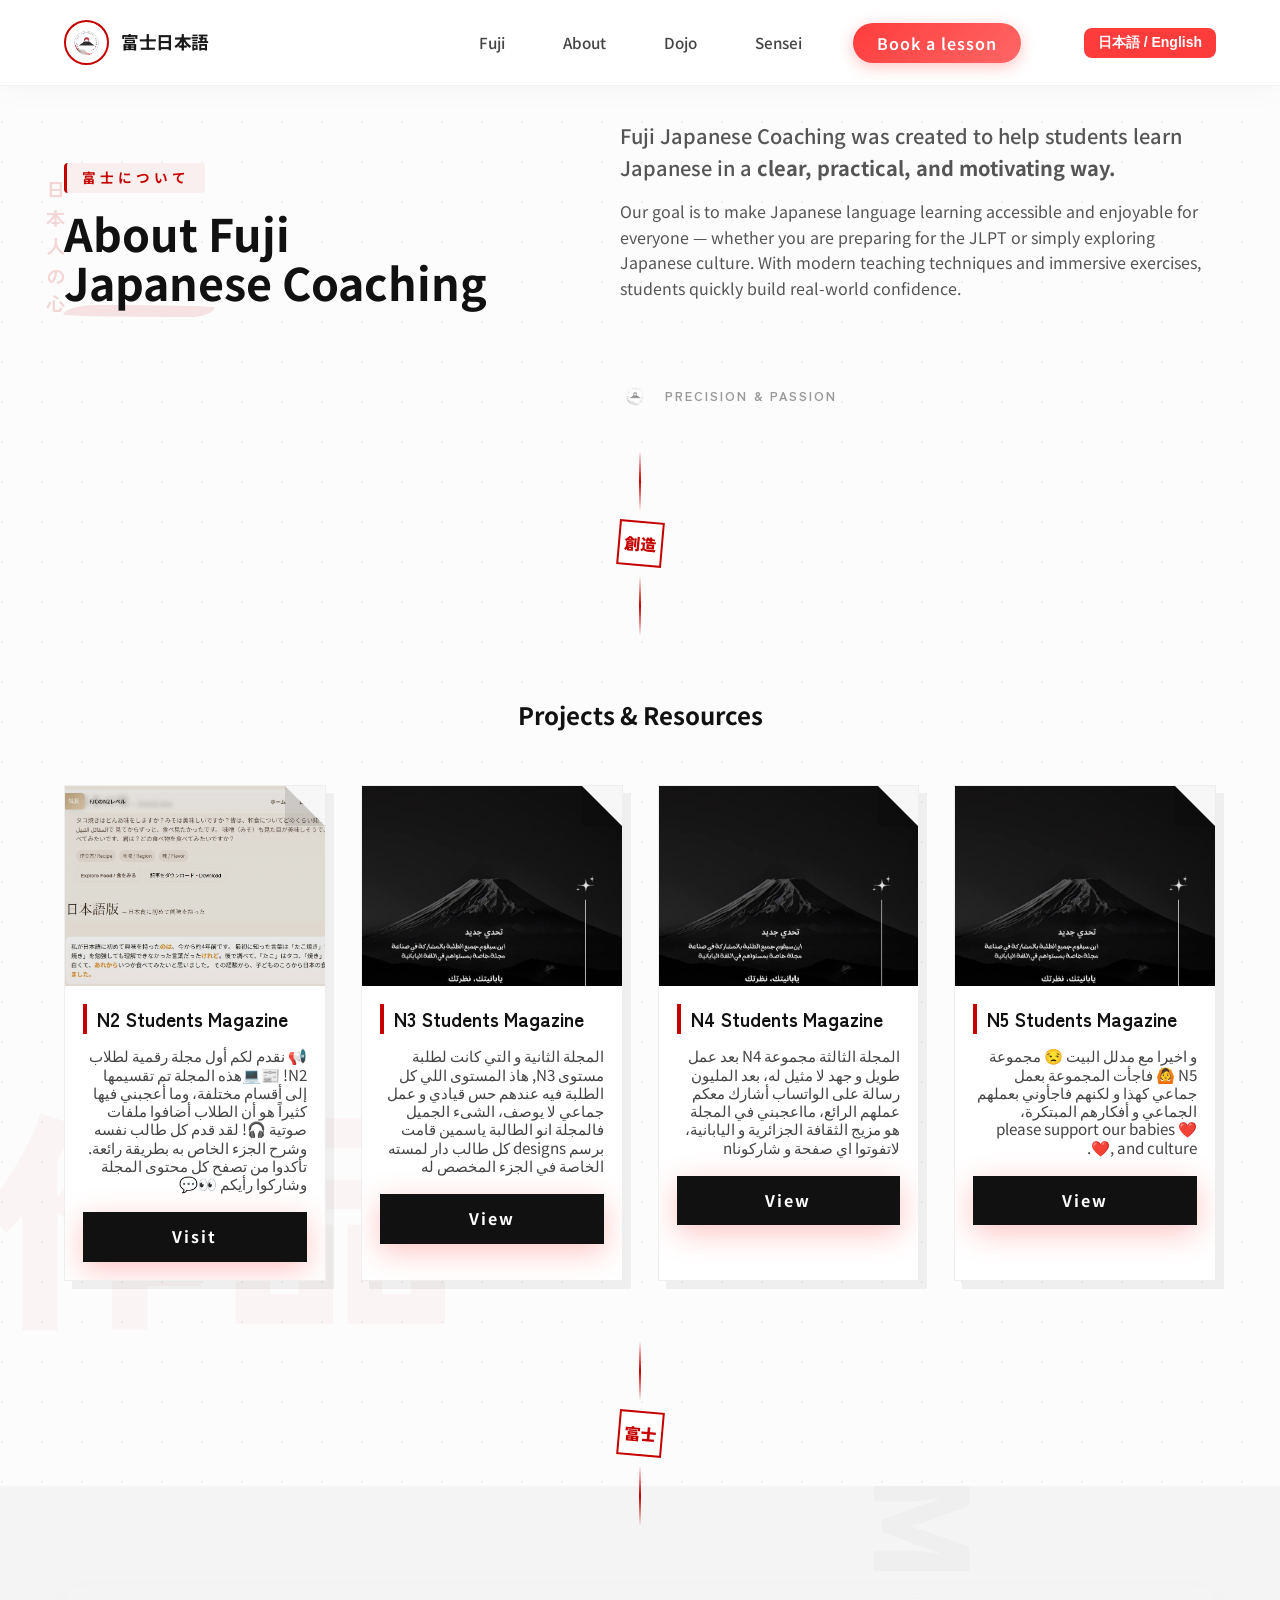
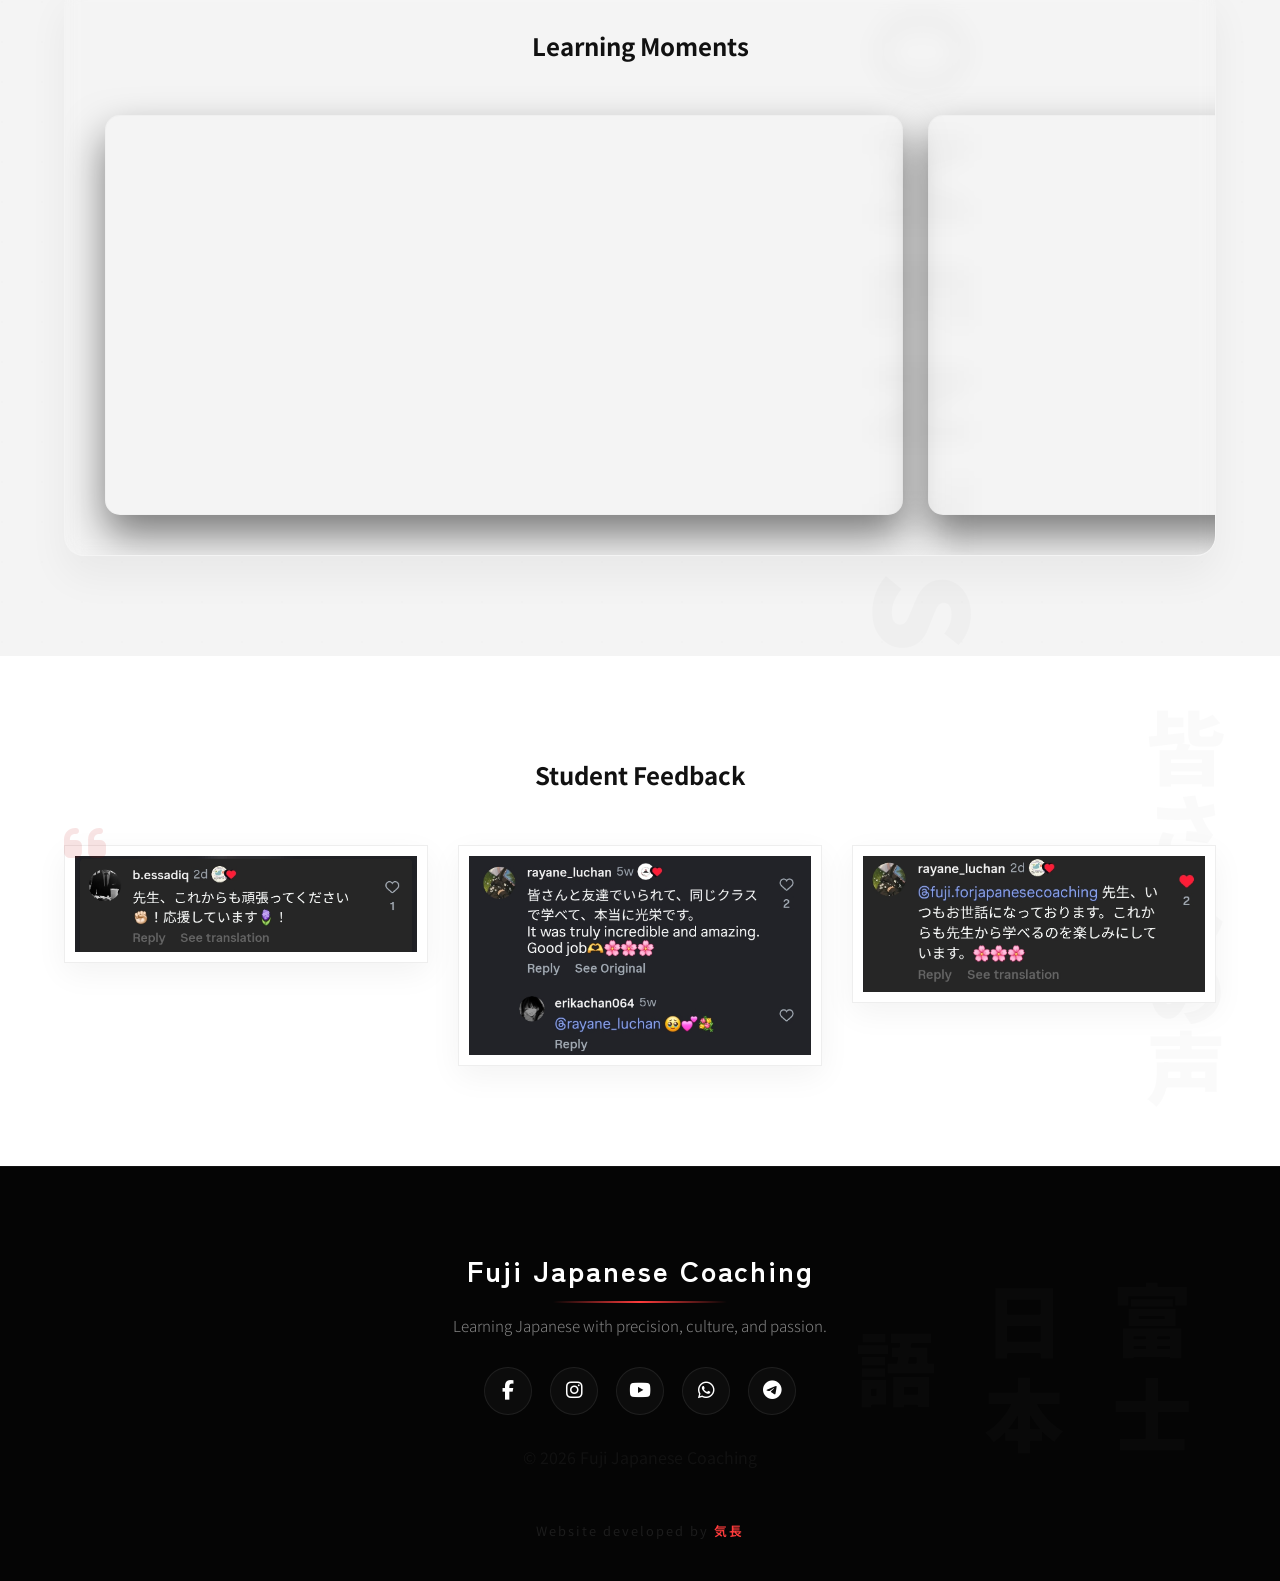
==== about.html @ 9ba18be3 "Add files via upload" ====
<!DOCTYPE html>
<html>
<head>
<meta charset="UTF-8">
<link rel="shortcut icon" href="images/favicon.png" type="image/x-icon">
<link rel="stylesheet" href="https://cdnjs.cloudflare.com/ajax/libs/font-awesome/6.5.1/css/all.min.css">
<!-- Japanese Fonts -->
<link href="https://fonts.googleapis.com/css2?family=Noto+Sans+JP:wght@300;400;600;700&family=Zen+Kaku+Gothic+New:wght@400;700&display=swap" rel="stylesheet">
<meta name="viewport" content="width=device-width, initial-scale=1.0">
<title>About</title>
<link rel="stylesheet" href="css/styles.css">
</head>

<body>

<header>
<div class="container navbar">
<div class="logo">
<img src="images/logo.png">
<strong>富士日本語</strong>
</div>

<div class="menu-btn">☰</div>

<nav class="nav-links">
<a href="index.html">Fuji</a>
<a href="about.html">About</a>
<a href="Dojo.html">Dojo</a>
<a href="sensei.html">Sensei</a>
<a href="https://docs.google.com/forms/d/e/1FAIpQLSfliyLvwOg9tHByiZltqmypr33xbGVwbjqziv8R7DSxpZICjg/viewform?pli=1" class="book-btn">Book a lesson</a>
</nav>
</div>
</header>
<section class="about-intro section fade-in">
    <div class="side-text">日本人の心</div> 

    <div class="container">
        <div class="about-grid">
            <div class="about-header-box">
                <div class="section-header" style="text-align: left;">
                    <span class="jp-sub">富士について</span>
                    <h2 class="brush-title">About Fuji <br>Japanese Coaching</h2>
                </div>
            </div>

            <div class="about-description">
                <p class="lead-p">
                    Fuji Japanese Coaching was created to help students learn Japanese in a 
                    <strong>clear, practical, and motivating way.</strong>
                </p>
                <p>
                    Our goal is to make Japanese language learning accessible and enjoyable for everyone — 
                    whether you are preparing for the JLPT or simply exploring Japanese culture. 
                    With modern teaching techniques and immersive exercises, students quickly build 
                    real-world confidence.
                </p>
                <div class="about-signature">
                    <img src="images/logo.png" alt="mini-logo">
                    <span>Precision & Passion</span>
                </div>
            </div>
        </div>
    </div>
</section>

<div class="section-divider">
    <div class="divider-line"></div>
    <div class="jp-stamp">創造</div> <div class="divider-line"></div>
</div>
<!-- ======================= -->
 
<!-- ======================= -->
<!-- Projects & Resources Section -->
 <section class="projects section">

<div class="container">

<h2 class="section-title">Projects & Resources</h2>

<div class="projects-grid">

<!-- N2 -->
<div class="project-card">
  <div class="project-img">
    <img src="images/n2-magazine.jpg" alt="N2 Students magazine">
    <div class="project-level">N2</div>
  </div>
  <div class="project-info">
    <h3>N2 Students Magazine</h3>
    <p>📢 نقدم لكم أول مجلة رقمية لطلاب N2! 📰💻هذه المجلة تم تقسيمها إلى أقسام مختلفة، وما أعجبني فيها كثيراً هو أن الطلاب أضافوا ملفات صوتية 🎧!
لقد قدم كل طالب نفسه وشرح الجزء الخاص به بطريقة رائعة.
تأكدوا من تصفح كل محتوى المجلة وشاركوا رأيكم 👀💬</p>
    <a href="https://kinaga-san.github.io/nihongo-magazine/index.html" target="_blank" class="btn">Visit</a>
  </div>
</div>


<!-- N3 -->
<div class="project-card">
  <div class="project-img">
    <img src="images/n~-magazine.jpg" alt="N2 Students magazine">
    <div class="project-level">N3</div>
  </div>
  <div class="project-info">
    <h3>N3 Students Magazine</h3>
   <p>المجلة الثانية و التي كانت لطلبة مستوى N3, هاذ المستوى اللي كل الطلبة فيه عندهم حس قيادي و عمل جماعي لا يوصف، الشىء الجميل فالمجلة انو الطالبة ياسمين قامت برسم designs كل طالب دار لمسته الخاصة في الجزء المخصص له</p>
<a href="https://drive.google.com/file/d/164Gm8S-5Kf8RS1kDIPP-tJD8xUEGBwpJ/view?usp=share_link" target="_blank" class="btn">View</a>
</div>
</div>

<!-- N4 -->
<div class="project-card">
  <div class="project-img">
    <img src="images/n~-magazine.jpg" alt="N2 Students magazine">
    <div class="project-level">N4</div>
  </div>
  <div class="project-info">
    <h3>N4 Students Magazine</h3>
  <p>المجلة الثالثة مجموعة N4 بعد عمل طويل و جهد لا مثيل له، بعد المليون رسالة على الواتساب أشارك معكم عملهم الرائع، مااعجبني في المجلة هو مزيج الثقافة الجزائرية و اليابانية، لاتفوتوا اي صفحة و شاركوناn</p>
<a href="https://drive.google.com/file/d/18hVAtLj9sxl729Mr2EhU9cWhiGFXlf-x/view?usp=drive_link" target="_blank" class="btn">View</a>
</div>
</div>

<!-- N5 -->
<div class="project-card">
  <div class="project-img">
    <img src="images/n~-magazine.jpg" alt="N2 Students magazine">
    <div class="project-level">N5</div>
  </div>
  <div class="project-info">
    <h3>N5 Students Magazine</h3>
  <p>و اخيرا مع مدلل البيت 😒 مجموعة N5 🙆 فاجأت المجموعة بعمل جماعي كهذا و لكنهم فاجأوني بعملهم الجماعي و أفكارهم المبتكرة، please support our babies ❤️❤️,
and culture.</p>
<a href="https://t.me/c/2264452921/121" target="_blank" class="btn">View</a>
  </div>
</div>

</div>

</div>
</section>
<!-- ============================================== -->

<div class="section-divider">
    <div class="divider-line"></div>
    <div class="jp-stamp">富士</div>
    <div class="divider-line"></div>
</div>
<!-- =============================================-->
<!-- Reel / Video Showcase (Horizontal Scroll) -->
 <!-- ====================== -->
<section class="video-showcase section">
  <div class="container video-carousel-container">
    <h2 class="section-title">Learning Moments</h2>
    <div class="video-carousel" id="videoCarousel">
      <video class="carousel-video" src="videos/reel4.mp4"></video>
      <video class="carousel-video" src="videos/reel4.mp4"></video>
      <video class="carousel-video" src="videos/reel4.mp4"></video>
      <video class="carousel-video" src="videos/reel4.mp4"></video>
      <video class="carousel-video" src="videos/reel4.mp4"></video>
      <video class="carousel-video" src="videos/reel4.mp4"></video>
    </div>
  </div>
</section>  
</div>
</section>
 <!-- ====================== -->
<!-- students feedback section -->
 <section class="feedback section">

<div class="container">

<h2 class="section-title">Student Feedback</h2>

<div class="feedback-grid">

<img src="images/insta1.jpg" alt="Instagram feedback">
<img src="images/insta3.jpg" alt="Student review">
<img src="images/insta2.jpg" alt="Student feedback">


</div>

</div>
</section>
<!-- ====================== -->
<!-- Footer -->
<!-- ====================== -->
<footer class="footer">

<div class="container footer-container">

<div class="footer-brand">
<h3>Fuji Japanese Coaching</h3>
<p>Learning Japanese with precision, culture, and passion.</p>
</div>

<div class="footer-social">

<a href="#" class="social-icon">
<i class="fab fa-facebook-f"></i>
</a>

<a href="#" class="social-icon">
<i class="fab fa-instagram"></i>
</a>

<a href="#" class="social-icon">
<i class="fab fa-youtube"></i>
</a>

<a href="https://wa.me/213XXXXXXXXX" class="social-icon" target="_blank">
<i class="fab fa-whatsapp"></i>
</a>

<a href="https://t.me/YOURUSERNAME" class="social-icon" target="_blank">
<i class="fab fa-telegram"></i>
</a>

</div>
<p>© 2026 Fuji Japanese Coaching</p>
<p class="dev">Website developed by <span>気長</span></p>
</div>

</div>

</footer>
<script src="js/script.js" defer></script>
<script src="js/translate.js"></script>


</body>
</html>
---- css/styles.css ----
@import url('https://fonts.googleapis.com/css2?family=Noto+Sans+JP:wght@300;400;600&display=swap');

*{
margin:0;
padding:0;
box-sizing:border-box;
}

body{

font-family:'Noto Sans JP',sans-serif;
color:#111;
line-height:1.6;

background-color:#f7f7f7;

background-image:
radial-gradient(circle at 25px 25px, #e9e9e9 2px, transparent 0),
radial-gradient(circle at 75px 75px, #e9e9e9 2px, transparent 0);

background-size:100px 100px;

}
a{
text-decoration:none;
color:inherit;
}

.container{
width:90%;
max-width:1200px;
margin:auto;
}

header {
    backdrop-filter: blur(15px);
    background: rgba(255, 255, 255, 0.8); /* Pure white with transparency */
    border-bottom: 1px solid rgba(0, 0, 0, 0.05);
    box-shadow: 0 4px 30px rgba(0, 0, 0, 0.03);
}
/* ============================================ */
/* ================= NAVBAR ================= */

header {
    position: fixed;
    top: 0;
    width: 100%;
    z-index: 1000;
    background: rgba(255, 255, 255, 0.8);
    backdrop-filter: blur(15px); /* Modern frosted glass effect */
    border-bottom: 1px solid rgba(0, 0, 0, 0.05);
    transition: all 0.3s ease;
    padding: 10px 0; /* Reduced height */
}
.container{
width:90%;
max-width:1200px;
margin:auto;
}

.navbar {
    display: flex;
    align-items: center;
    justify-content: space-between;
    padding: 10px 0;
}

.logo {
    display: flex;
    align-items: center;
    gap: 12px;
    font-size: 1.1rem;
    font-weight: 700;
    color: #1a1a1a;
    letter-spacing: -0.5px;
}

.logo img {
    width: 45px; 
    height: 45px;
    object-fit: cover;
    border-radius: 50%;
    border: 2px solid var(--fuji-red);
}
/* Optional hover effect */
.logo:hover {
  transform: scale(1.0);

}

.logo:hover img {
  transform: rotate(-5deg) scale(1.05);
  box-shadow: 0 10px 25px rgba(180, 180, 180, 0.5);
}

/* Nav Link Refinement */
.nav-links a {
    font-size: 0.95rem;
    font-weight: 500;
    color: #444;
    margin: 0 15px;
    transition: color 0.3s ease;
}

.nav-links a::after{
content:"";
position:absolute;
bottom:-6px;
left:0;
width:0%;
height:2px;
background:#ff3c3c;
transition:0.35s;
}


.nav-links a:hover {
    color: var(--fuji-red);
}
.nav-links a:hover::after{
width:100%;
}
/* ==================================================================== */
/* Nav container fix */
.nav-links {
  display: flex;
  gap: 28px;
  align-items: center; /* vertically center all links including the button */
}

/* Regular nav links */
.nav-links a {
  text-decoration: none;
  font-weight: 500;
  position: relative;
  transition: 0.3s;
  line-height: 1.5; /* ensures vertical alignment with button */
}

/* Hover underline effect */
.nav-links a::after {
  content: "";
  position: absolute;
  bottom: -6px;
  left: 0;
  width: 0%;
  height: 2px;
  background: #ff3c3c;
  transition: 0.35s;
}

.nav-links a:hover {
  color: rgb(163, 31, 31);
}

.nav-links a:hover::after {
  width: 100%;
}


/* ========================= */
/* Book a Lesson button */
.nav-links .book-btn {
  background: linear-gradient(135deg, #ff3c3c, #ff6666);
  color: #fff;
  padding: 8px 24px;      /* slightly smaller to match link height */
  border-radius: 25px;
  font-weight: 600;
  font-size: 16px;
  letter-spacing: 1px;
  transition: all 0.35s ease;
  position: relative;
  overflow: hidden;
  box-shadow: 0 4px 15px rgba(255,60,60,0.3);
  white-space: nowrap;
  display: inline-block;
  line-height: 1.5;       /* match nav links */
}

/* Hover effects */
.nav-links .book-btn:hover {
  transform: translateY(-3px) scale(1.05);
  box-shadow: 0 10px 25px rgba(255,60,60,0.5);
  color: #fff;
}

/* Subtle shine animation */
.nav-links .book-btn::after {
  content: '';
  position: absolute;
  top: -50%;
  left: -50%;
  width: 200%;
  height: 200%;
  background: rgba(255,255,255,0.3);
  transform: rotate(25deg) translateX(-100%);
  transition: transform 0.7s ease;
  pointer-events: none;
  border-radius: 50%;
}

.nav-links .book-btn:hover::after {
  transform: rotate(25deg) translateX(100%);
}

/* Optional spacing from other links */
.nav-links .book-btn {
  margin-left: 8px;
}

/* ================= HERO ================= */

.hero{
height:100vh;
display:flex;
align-items:center;
justify-content:center;
text-align:center;
padding-top:80px;

background:
linear-gradient(rgba(0,0,0,0.65),rgba(0,0,0,0.8)),
url("https://images.unsplash.com/photo-1503899036084-c55cdd92da26?q=80&w=1920&auto=format&fit=crop") center/cover no-repeat;
}

.hero-content h1{
font-size:60px;
font-weight:700;
margin-bottom:15px;
letter-spacing:2px;
}

.hero-content p{
font-size:18px;
opacity:0.85;
margin-bottom:30px;
}

.btn{
display:inline-block;
padding:14px 32px;
background:#ff3c3c;
border-radius:30px;
color:white;
text-decoration:none;
font-weight:600;
transition:0.35s;
box-shadow:0 8px 30px rgba(255,60,60,0.3);
}

.btn:hover{
transform:translateY(-4px);
background:#ff5555;
box-shadow:0 10px 40px rgba(255,60,60,0.5);
}

.hero-subtext{
margin-top:20px;
opacity:0.7;
}


.section{
padding:80px 0;
}

.section-title{
text-align:center;
margin-bottom:50px;
}

.section-title h2{
font-size:34px;
}

.grid{
display:grid;
grid-template-columns:repeat(auto-fit,minmax(250px,1fr));
gap:30px;
}
.benefits .section-title h2 {
  font-size: 36px;
  color: #413636;
  margin-bottom: 10px;
}

.benefits .section-title p {
  font-size: 18px;
  color: #333;
  margin-bottom: 50px;
}

.benefit-card {
  text-align: center;
  padding: 25px;
  border-radius: 8px;
  background: #fff;
  box-shadow: 0 5px 20px rgba(0,0,0,0.05);
  transition: transform 0.3s, box-shadow 0.3s;
}

.benefit-card:hover {
  transform: translateY(-5px);
  box-shadow: 0 10px 25px rgba(0,0,0,0.1);
}

.benefit-card h3 {
  color: #ff4949;
  margin-bottom: 15px;
}

.benefit-card p {
  color: #555;
  font-size: 16px;
  line-height: 1.6;
}
/* ======================================= */
/* About seciton devider */
/* Vertical side text (Traditional feel) */
.side-text {
    position: absolute;
    left: 40px;
    top: 20%;
    writing-mode: vertical-rl; /* Makes text vertical */
    text-orientation: upright;
    font-family: 'Zen Kaku Gothic New', sans-serif;
    letter-spacing: 0.5em;
    color: rgba(196, 0, 0, 0.15);
    font-size: 1.2rem;
    font-weight: 700;
    pointer-events: none;
}

/* Layout Grid for About */
.about-grid {
    display: grid;
    grid-template-columns: 1fr 1.2fr;
    gap: 60px;
    align-items: center;
}

.brush-title {
    position: relative;
    display: inline-block;
    font-size: 2.8rem;
    line-height: 1.1;
}

/* Subtle Brush Stroke under the title */
.brush-title::before {
    content: "";
    position: absolute;
    bottom: -10px;
    left: 0;
    width: 150px;
    height: 12px;
    background: rgba(196, 0, 0, 0.1);
    z-index: -1;
    transform: skewX(-15deg);
    border-radius: 20% 80% 15% 85% / 80% 20% 80% 20%; /* Organic ink shape */
}

.lead-p {
    font-size: 1.25rem;
    color: var(--fuji-red);
    font-weight: 500;
    margin-bottom: 20px;
    line-height: 1.6;
}

.about-description p {
    color: #555;
    margin-bottom: 15px;
}

.about-signature {
    margin-top: 80px;
    display: flex;
    align-items: center;
    gap: 15px;
    font-family: 'Zen Kaku Gothic New', sans-serif;
    font-weight: 700;
    text-transform: uppercase;
    font-size: 0.8rem;
    letter-spacing: 2px;
    color: #999;
}

.about-signature img {
    width: 30px;
    height: 30px;
    filter: grayscale(1);
    opacity: 0.5;
}


/* Vertical Divider Styling */
.section-divider {
    display: flex;
    flex-direction: column;
    align-items: center;
    justify-content: center;
    margin: -40px 0; /* Pulls the sections closer together */
    position: relative;
    z-index: 5;
}

.divider-line {
    width: 2px;
    height: 60px;
    background: linear-gradient(to bottom, transparent, var(--fuji-red), transparent);
}

.jp-stamp {
    width: 45px;
    height: 45px;
    border: 2px solid var(--fuji-red);
    color: var(--fuji-red);
    display: flex;
    align-items: center;
    justify-content: center;
    font-weight: 900;
    font-family: 'Zen Kaku Gothic New', sans-serif;
    transform: rotate(5deg); /* Slight organic tilt like a real ink stamp */
    background: white;
    margin: 10px 0;
}

/* Background Watermark for Video Section */
.video-showcase {
    position: relative;
    overflow: hidden;
}

.video-showcase::before {
    content: "MOMENTS";
    position: absolute;
    top: 50%;
    right: -50px;
    transform: translateY(-50%) rotate(90deg);
    font-size: 8rem;
    font-weight: 900;
    color: rgba(0,0,0,0.02); /* Ghost text */
    letter-spacing: 20px;
    pointer-events: none;
    z-index: 0;
}

/* Modern Glass effect for the Carousel */
.video-carousel-container {
    background: rgba(255, 255, 255, 0.4);
    border: 1px solid rgba(255, 255, 255, 0.8);
    box-shadow: 0 20px 40px rgba(0,0,0,0.05);
    padding: 40px 20px;
}
/* ==================================== */
/* --- Global Refinements & Roots --- */
/* ==================================== */
:root {
    --fuji-red: #c40000;
    --dark-text: #111111;
    --glass-bg: rgba(255, 255, 255, 0.85);
    --border-soft: rgba(0, 0, 0, 0.06);
    --shadow-sm: 0 10px 30px rgba(0,0,0,0.05);
}

body {
    background-color: #fcfcfc;
    background-image: 
        radial-gradient(circle at 2px 2px, #f0f0f0 1px, transparent 0);
    background-size: 40px 40px; /* Subtle architectural grid */
}

/* ==================================== */
/* --- Section Headers (Sensei Style) --- */
/* ==================================== */
.section-header {
    text-align: center;
    margin-bottom: 60px;
}

.jp-sub {
    display: inline-block;
    background: rgba(196, 0, 0, 0.05);
    padding: 4px 15px;
    border-radius: 4px;
    color: var(--fuji-red);
    font-weight: 700;
    letter-spacing: 4px;
    font-size: 0.85rem;
    border-left: 3px solid var(--fuji-red);
    margin-bottom: 15px;
    text-transform: uppercase;
}

.header-line {
    width: 40px;
    height: 3px;
    background: var(--fuji-red);
    margin: 20px auto;
}

/* ==================================== */
/* --- Specialized Program Cards --- */
/* ==================================== */
.section {
    padding: 120px 0 80px 0; /* Change the first value from 80px to 120px */
}
.programs-grid {
    display: grid;
    grid-template-columns: repeat(auto-fit, minmax(300px, 1fr));
    gap: 30px;
}

.program-card {
    background: #ffffff;
    padding: 50px 35px;
    border-radius: 15px;
    border: 1px solid var(--border-soft);
    box-shadow: var(--shadow-sm);
    transition: all 0.4s cubic-bezier(0.165, 0.84, 0.44, 1);
    position: relative;
    overflow: hidden;
}

.program-card::after {
    content: '';
    position: absolute;
    bottom: 0; left: 0; width: 100%; height: 4px;
    background: var(--fuji-red);
    transform: scaleX(0);
    transition: 0.4s;
}

.program-card:hover {
    transform: translateY(-10px);
    box-shadow: 0 25px 50px rgba(0,0,0,0.1);
}

.program-card:hover::after {
    transform: scaleX(1);
}

.card-icon {
    font-size: 2.5rem;
    color: var(--fuji-red);
    margin-bottom: 25px;
    opacity: 0.9;
}

/* ==================================== */
/* --- 5-Day Crash Course Timeline --- */
/* ==================================== */
.modern-timeline {
    max-width: 900px;
    margin: 0 auto;
    position: relative;
    padding: 20px 0;
}

.timeline-step {
    display: flex;
    gap: 40px;
    margin-bottom: 30px;
    background: white;
    padding: 30px;
    border-radius: 20px;
    border: 1px solid var(--border-soft);
    box-shadow: var(--shadow-sm);
    transition: 0.3s;
}

.timeline-step:hover {
    border-color: var(--fuji-red);
    transform: translateX(10px);
}

.step-num {
    font-size: 3.5rem;
    font-weight: 900;
    color: rgba(196, 0, 0, 0.08); /* Watermark effect */
    line-height: 1;
    flex: 0 0 80px;
}

.step-content h3 {
    color: var(--dark-text);
    font-size: 1.4rem;
    margin-bottom: 10px;
}

.step-content p {
    color: #666;
    font-size: 1rem;
    line-height: 1.7;
}

/* ==================================== */
/* ---  Event Calendar --- */
/* ==================================== */
.events-container {
    display: grid;
    grid-template-columns: 1.2fr 1fr;
    gap: 30px;
}

.event-featured {
    background: #111;
    color: white;
    padding: 60px 40px;
    border-radius: 20px;
    position: relative;
    display: flex;
    flex-direction: column;
    justify-content: flex-end;
    min-height: 400px;
    background: linear-gradient(rgba(0,0,0,0.3), #000), url('../images/event-bg.jpg') center/cover;
}
.event-featured {
    transition: all 0.4s cubic-bezier(0.165, 0.84, 0.44, 1);
    cursor: pointer;
}

.event-featured:hover {
    transform: translateY(-10px);
    box-shadow: 0 20px 20px rgba(0,0,0,0.2);
}

.event-tag {
    position: absolute;
    top: 30px;
    left: 30px;
    background: var(--fuji-red);
    color: white;
    padding: 6px 18px;
    font-size: 0.75rem;
    font-weight: 700;
    text-transform: uppercase;
    letter-spacing: 1px;
}

.event-list {
    display: flex;
    flex-direction: column;
    gap: 15px;
}

.event-item {
    display: flex;
    align-items: center;
    padding: 25px;
    background: white;
    border-radius: 15px;
    border: 1px solid var(--border-soft);
    transition: 0.3s;
}

.event-item:hover {
    box-shadow: 0 10px 20px rgba(0,0,0,0.05);
    border-left: 5px solid var(--fuji-red);
}

.event-item .date {
    font-family: 'Zen Kaku Gothic New', sans-serif;
    font-weight: 900;
    color: var(--fuji-red);
    font-size: 1.3rem;
    margin-right: 25px;
    min-width: 60px;
}

/* --- Download Box --- */
.download-box {
    grid-column: span 2;
    background: #fff;
    border: 2px dashed #ddd;
    text-align: center;
    padding: 50px;
    border-radius: 20px;
    margin-top: 20px;
}

.download-box i.fa-qrcode {
    font-size: 3rem;
    color: #ddd;
    margin-bottom: 15px;
}

.btn-outline {
    display: inline-block;
    padding: 14px 35px;
    border: 2px solid var(--fuji-red);
    color: var(--fuji-red);
    font-weight: 700;
    border-radius: 50px;
    margin-top: 20px;
    transition: 0.3s;
}

.btn-outline:hover {
    background: var(--fuji-red);
    color: white;
    box-shadow: 0 10px 20px rgba(196, 0, 0, 0.2);
}

/* ==================================== */
/* --- Responsive Fixes --- */
/* ==================================== */
@media (max-width: 992px) {
    .events-container { grid-template-columns: 1fr; }
    .download-box { grid-column: span 1; }
    .timeline-step { flex-direction: column; gap: 10px; }
}
/* ========================== */
/*  Sensei Section - Floating Profile Look */
/* ========================== */
.sensei.section {
    padding-top: 120px; /* Adjust this: Header height + extra breathing room */
    scroll-margin-top: 80px; /* Ensures clicking 'Sensei' in nav doesn't cut it off */
}

/* Enhancing the 'Expert' sub-title */
.sensei .jp-sub {
    display: inline-block;
    background: rgba(196, 0, 0, 0.05); /* Very faint red background */
    padding: 4px 12px;
    border-radius: 4px;
    font-size: 0.8rem;
    letter-spacing: 3px;
    border-left: 3px solid var(--fuji-red);
    margin-bottom: 15px;
    text-transform: uppercase;
}
.sensei-wrapper {
    position: relative;
    z-index: 2;
}

/* Updated Container for Floating Layout */
.sensei-top {
    display: flex;
    align-items: center; /* Vertical centering */
    justify-content: center;
    gap: 60px; /* Healthy gap to prevent merging */
    margin-top: 50px;
    max-width: 1000px;
    margin-left: auto;
    margin-right: auto;
}

/* 1. Sensei Photo - Small & Floating with Cool Borders */
.sensei-photo {
    flex: 0 0 auto; /* Do not shrink or grow */
    width: 280px; /* Reduced size */
    height: 280px; /* Square shape for profile look */
    position: relative;
    border-radius: 50%; /* Make it round (circle look) or use large border-radius like 30px for "squircle" */
    
    /* Layered Box Shadow for "depth" */
    box-shadow: 
        0 10px 30px -5px rgba(0, 0, 0, 0.1),
        0 0 0 10px rgba(255, 255, 255, 1), /* The white inner 'border' */
        0 0 0 12px #eeeeee; /* The light gray outer border */
    
    overflow: visible; /* Need this for the cool border-elements to show */
    transition: all 0.5s cubic-bezier(0.175, 0.885, 0.32, 1.275);
}

/* Optional squircle look if you prefer that over a circle:
.sensei-photo {
    border-radius: 30px;
}
 

/* The actual image inside the 'container' */
.sensei-photo img {
    width: 100%;
    height: 100%;
    object-fit: cover;
    display: block;
    border-radius: 50%; /* Match parent radius */
    filter: sepia(10%) contrast(105%); /* Subtle professional grading */
    transition: transform 0.6s ease;
}

/* Cool Hover Styling */
.sensei-photo:hover {
    transform: translateY(-10px) rotate(-1deg);
    box-shadow: 
        0 20px 40px -8px rgba(0, 0, 0, 0.15),
        0 0 0 10px rgba(255, 255, 255, 1),
        0 0 0 12px var(--fuji-red); /* Outer border turns red on hover */
}

.sensei-photo:hover img {
    transform: scale(1.05);
}

/* Cool CSS-only decorative elements (optional but adds 'cool' factor) */
.sensei-photo::before {
    content: '';
    position: absolute;
    top: -15px;
    left: -15px;
    width: 30px;
    height: 30px;
    border-top: 5px solid var(--fuji-red);
    border-left: 5px solid var(--fuji-red);
    border-radius: 5px;
}

.sensei-photo::after {
    content: '';
    position: absolute;
    bottom: -15px;
    right: -15px;
    width: 30px;
    height: 30px;
    border-bottom: 5px solid #111;
    border-right: 5px solid #111;
    border-radius: 5px;
}

/* 2. Sensei Greeting - The Text Box (Separate Container) */
.sensei-greeting {
    flex: 1; /* Takes remaining space */
    background: rgba(255,255,255,0.05); /* Very faint background if on light bg */
    border: 1px solid #f0f0f0;
    padding: 50px;
    border-radius: 20px;
    box-shadow: 0 15px 35px rgba(0,0,0,0.03); /* Subtle depth */
    position: relative;
    background: #ffffff;
}

.sensei-greeting h3 {
    font-size: 1.8rem;
    color: var(--fuji-red);
    margin-bottom: 20px;
    font-weight: 700;
}

.sensei-greeting p {
    color: #555;
    font-size: 1.05rem;
    line-height: 1.8;
}

.sensei-greeting blockquote {
    margin-top: 30px;
    padding: 20px;
    background: #fff5f5;
    border-left: 5px solid var(--fuji-red);
    border-radius: 0 10px 10px 0;
    font-style: italic;
    color: #333;
    font-weight: 500;
}

/* 3. Audio Player (Separate styling) */
/* Making the audio small and clean, placed below the greeting text */
.sensei-voice {
    margin-top: 30px;
    text-align: left;
}

.sensei-voice audio {
    height: 35px;
    width: 200px; /* Small player */
}

/* Keep the stats styling from previous suggestion for consistency */
.sensei-stats {
    display: flex;
    justify-content: center;
    gap: 100px;
    margin-top: 60px;
    border-top: 1px solid #eee;
    padding-top: 40px;
}

.stat {
    text-align: center;
}

.stat h3 {
    font-size: 3rem;
    color: #111;
    font-weight: 800;
    margin-bottom: 5px;
}

.stat h3::after {
    content: '+';
    color: var(--fuji-red);
    margin-left: 2px;
}

.stat p {
    text-transform: uppercase;
    letter-spacing: 2px;
    font-size: 0.85rem;
    font-weight: 700;
    color: #888;
}

/* Mobile Fixes for Floating Layout */
@media (max-width: 850px) {
    .sensei-top {
        flex-direction: column;
        gap: 30px;
    }
    .sensei-greeting {
        padding: 40px 25px;
    }
    .sensei-photo {
        width: 200px;
        height: 200px;
    }
}/* End of the sensei section */
/* ============================ */



/* ========================= */
/* students Feedback section */
/* ======================== */
/* --- Feedback Section Background Decoration --- */
.feedback {
    position: relative;
    padding: 100px 0;
    background: #fff; /* Clean white background to make images pop */
}

/* Vertical "Voices" Watermark */
.feedback::before {
    content: "皆さんの声"; /* "Everyone's Voices" */
    position: absolute;
    top: 50px;
    right: 30px;
    writing-mode: vertical-rl;
    font-size: 5rem;
    font-weight: 900;
    color: rgba(0,0,0,0.02);
    pointer-events: none;
}

.feedback-grid {
    display: grid;
    grid-template-columns: repeat(auto-fit, minmax(220px, 1fr));
    gap: 30px;
    position: relative;
    z-index: 1;
}

/* --- The Feedback Card Effect --- */
.feedback-grid img {
    width: 100%;
    border-radius: 0; /* Sharp edges for a modern look */
    border: 1px solid #eee;
    padding: 10px; /* Creates a "polaroid" or framed look */
    background: white;
    box-shadow: 0 10px 30px rgba(0,0,0,0.05);
    transition: all 0.5s cubic-bezier(0.175, 0.885, 0.32, 1.275);
    cursor: zoom-in;
}

/* Hover: The "Stamp of Approval" Effect */
.feedback-grid img:hover {
    transform: translateY(-10px) rotate(2deg); /* Organic slight tilt */
    border-color: var(--fuji-red);
    box-shadow: 0 20px 40px rgba(196, 0, 0, 0.1);
}

/* Adding a Decorative "Quote" icon to the grid */
.feedback-grid::after {
    content: "\f10d"; /* FontAwesome Quote Icon */
    font-family: "Font Awesome 6 Free";
    font-weight: 900;
    position: absolute;
    top: -40px;
    left: 0;
    font-size: 3rem;
    color: var(--fuji-red);
    opacity: 0.1;
}

/* --- Optional: Label for the screenshots --- */
/* This adds a tiny red "Verified" tab to the corner of each image */
.feedback-item {
    position: relative;
}

/* Small Japanese Badge "Verified" */
.feedback-grid img::after {
    content: "合格"; /* "Pass/Verified" */
    position: absolute;
    top: 15px;
    right: 15px;
    background: var(--fuji-red);
    color: white;
    font-size: 10px;
    padding: 2px 8px;
    opacity: 0;
    transition: 0.3s;
}
/* ===================================== */
/* --- Projects Layout Refinement --- */

.projects {
    position: relative;
    padding: 100px 0;
    overflow: hidden;
}

/* Large Background Watermark */
.projects::after {
    content: "作品"; 
    position: absolute;
    bottom: -20px;
    left: -20px;
    font-size: 15rem;
    font-weight: 900;
    color: rgba(196, 0, 0, 0.03); /* Faint Fuji Red */
    z-index: -1;
    font-family: 'Zen Kaku Gothic New', sans-serif;
}

.projects-grid {
    display: grid;
    grid-template-columns: repeat(auto-fit, minmax(240px, 1fr));
    gap: 35px;
}

/* --- The Modern Origami Card --- */
.project-card {
    background: #ffffff;
    border-radius: 0px; /* Sharp Japanese edges look more "Pro" */
    overflow: hidden;
    box-shadow: 8px 8px 0px rgba(0, 0, 0, 0.05); /* Block shadow style */
    transition: all 0.4s cubic-bezier(0.25, 1, 0.5, 1);
    position: relative;
    border: 1px solid #eee;
}

/* Corner Fold Effect */
.project-card::before {
    content: "";
    position: absolute;
    top: 0;
    right: 0;
    border-width: 0 40px 40px 0;
    border-style: solid;
    border-color: #f7f7f7 #f7f7f7 rgba(0,0,0,0.1) rgba(0,0,0,0.1);
    z-index: 5;
    transition: 0.4s;
}

.project-card:hover {
    transform: translate(-4px, -4px);
    box-shadow: 12px 12px 0px var(#3a3a3a);
    border-color: var(--fuji-red);
}

.project-card:hover::before {
    border-color: #fff #fff var(--fuji-red) var(--fuji-red);
}

/* --- Image & Level Hover --- */
.project-img {
    height: 200px;
    position: relative;
    background: #111;
}

.project-img img {
    width: 100%;
    height: 100%;
    object-fit: cover;
    opacity: 0.9;
    transition: 0.6s ease;
}

.project-card:hover .project-img img {
    transform: scale(1.1);
    opacity: 0.4;
    filter: grayscale(100%);
}

/* Level Title - Styled like a Japanese Ticket */
.project-level {
    position: absolute;
    top: 50%;
    left: 50%;
    transform: translate(-50%, -50%);
    background: var(--fuji-red);
    color: white !important;
    padding: 10px 20px;
    font-size: 2rem;
    font-weight: 900;
    opacity: 0;
    z-index: 10;
    transition: 0.4s;
    border: 2px solid white;
}

.project-card:hover .project-level {
    opacity: 1;
}

/* --- Text & Arabic Typography --- */
.project-info {
    padding: 18px;
    text-align: right; /* Aligns for Arabic content */
}

.project-info h3 {
    font-family: 'Zen Kaku Gothic New', sans-serif;
    font-size: 1.2rem;
    color: #111;
    margin-bottom: 12px;
    text-align: left; /* Keep titles left if they are English */
    border-left: 4px solid var(--fuji-red);
    padding-left: 10px;
}

.project-info p {
    font-family: 'Noto Sans JP', 'Arial', sans-serif; /* Add a clean Arabic-friendly font if needed */
    font-size: 0.95rem;
    line-height: 1.2;
    color: #444;
    direction: rtl; /* Proper Arabic direction */
    margin-bottom: 20px;
}

.project-info .btn {
    display: inline-block;
    width: 100%;
    text-align: center;
    background: #111;
    color: #fff;
    padding: 12px;
    border-radius: 0;
    font-weight: 700;
    letter-spacing: 2px;
    transition: 0.3s;
}

.project-card:hover .project-info .btn {
    background: var(--fuji-red);
}

/* Seigaiha Pattern overlay on hover */
.project-card::after {
    content: "";
    position: absolute;
    top: 0; left: 0; width: 100%; height: 200px;
    background-image: url('https://www.transparenttextures.com/patterns/seigaiha.png');
    opacity: 0;
    transition: 0.4s;
    pointer-events: none;
}

.project-card:hover::after {
    opacity: 0.1;
}
/* =========================== */
/* Reel / Video Showcase (Horizontal Scroll) */
/* =========================== */
/* --- Video Showcase Container --- */
.video-showcase {
    background: #f3f3f3d5; /* Darker background for "Cinema" feel */
    padding: 100px 0;
    position: relative;
    overflow: hidden;
}

/* Vertical Japanese Watermark: "Cinema/Moving Images" */
.video-showcase::after {
    content: "動画ギャラリー"; 
    position: absolute;
    top: 50%;
    left: 20px;
    transform: translateY(-50%);
    writing-mode: vertical-rl;
    font-size: 4rem;
    font-weight: 900;
    color: rgba(255, 255, 255, 0.03);
    pointer-events: none;
}

.video-carousel-container {
    overflow-x: auto;
    overflow-y: hidden;
    padding: 40px 0;
    /* Glassmorphism effect on dark */
    background: rgba(255, 255, 255, 0.02);
    backdrop-filter: blur(10px);
    border-radius: 20px;
    border: 1px solid rgba(255, 255, 255, 0.05);
    scroll-behavior: smooth;
}

/* Horizontal row layout */
.video-carousel {
    display: flex;
    gap: 25px;
    padding: 0 40px;
}

/* --- The "Cinema" Video Card --- */
.video-carousel video {
    flex: 0 0 auto;
    height: 400px; /* Slightly taller for more impact */
    border-radius: 15px;
    border: 1px solid #ffffff1a;
    box-shadow: 0 20px 40px rgba(0,0,0,0.5);
    transition: all 0.5s cubic-bezier(0.4, 0, 0.2, 1);
    cursor: pointer;
    filter: brightness(0.8); /* Dimmed by default */
}

.video-carousel video:hover {
    transform: scale(1.02) translateY(-10px);
    filter: brightness(1.1); /* Lights up on hover */
    border-color: var(--fuji-red);
    box-shadow: 0 30px 60px rgba(196, 0, 0, 0.3);
}

/* --- Custom Scrollbar (Sleeker) --- */
.video-carousel-container::-webkit-scrollbar {
    height: 8px; /* Thinner is more modern */
}

.video-carousel-container::-webkit-scrollbar-track {
    background: rgba(255, 255, 255, 0.05);
    margin: 0 100px; /* Gives the scrollbar space at the ends */
}

.video-carousel-container::-webkit-scrollbar-thumb {
    background: linear-gradient(to right, #600, var(--fuji-red), #600);
    border-radius: 10px;
}

/* --- Mobile Fixes --- */
@media(max-width:768px){
    .video-carousel video {
        height: 280px;
    }
    .video-showcase::after {
        font-size: 2rem;
        left: 5px;
    }
}

/* ================= FOOTER ================= */

.footer {
    background: #050505;
    padding: 80px 0 40px;
    border-top: 1px solid rgba(255, 255, 255, 0.05);
    text-align: center;
    position: relative;
    overflow: hidden;
}

/* Vertical Decorative Watermark */
.footer::after {
    content: "富士日本語"; /* Fuji Japanese */
    position: absolute;
    top: 50%;
    right: 5%;
    transform: translateY(-50%);
    writing-mode: vertical-rl;
    font-size: 5rem;
    font-weight: 900;
    color: rgba(255, 255, 255, 0.02);
    letter-spacing: 15px;
    pointer-events: none;
}

.footer-container {
    display: flex;
    flex-direction: column;
    align-items: center;
    gap: 30px;
    position: relative;
    z-index: 2;
}

/* Elegant Brand Style (Removed Sharp Box) */
.footer-brand h3 {
    font-family: 'Zen Kaku Gothic New', sans-serif;
    font-size: 1.8rem;
    letter-spacing: 2px;
    color: white;
    position: relative;
    display: inline-block;
    padding-bottom: 10px;
}
.dev { margin-top: 20px; font-size: 0.8rem; opacity: 1; letter-spacing: 1px; color: #eee; }
/* The "Zen Line" Decoration */
.footer-brand h3::after {
    content: "";
    position: absolute;
    bottom: 0;
    left: 25%;
    width: 50%;
    height: 2px;
    background: linear-gradient(to right, transparent, #ff3c3c, transparent);
}

.footer-brand p {
    margin-top: 10px;
    font-size: 0.95rem;
    color: rgba(255, 255, 255, 0.5);
    font-weight: 300;
}

/* --- Social Icons (Keeping the Cool Hover) --- */
.footer-social {
    display: flex;
    gap: 18px;
}

.social-icon {
    width: 48px;
    height: 48px;
    display: flex;
    align-items: center;
    justify-content: center;
    border-radius: 50%; /* Back to soft circles */
    background: rgba(255, 255, 255, 0.03);
    color: white;
    font-size: 1.2rem;
    transition: all 0.4s cubic-bezier(0.175, 0.885, 0.32, 1.275);
    text-decoration: none;
    border: 1px solid rgba(255, 255, 255, 0.08);
}

/* Fancy Hover with Glows */
.social-icon:hover {
    transform: translateY(-8px) scale(1.1);
    color: white;
    border-color: transparent;
}

/* Specific Brand Colors on Hover */
.social-icon:nth-child(1):hover { background: #1877F2; box-shadow: 0 0 20px rgba(24, 119, 242, 0.4); }
.social-icon:nth-child(2):hover { background: linear-gradient(45deg, #f09433, #e6683c, #dc2743, #cc2366, #bc1888); }
.social-icon:nth-child(3):hover { background: #FF0000; box-shadow: 0 0 20px rgba(255, 0, 0, 0.4); }
.social-icon:nth-child(4):hover { background: #25D366; box-shadow: 0 0 20px rgba(37, 211, 102, 0.4); }
.social-icon:nth-child(5):hover { background: #229ED9; box-shadow: 0 0 20px rgba(34, 158, 217, 0.4); }

.dev { margin-top: 20px; font-size: 0.8rem; opacity: 1; letter-spacing: 2px; color: #9c9a9a27; }

.dev span {
    color: #ff3c3c;
    font-weight: 600;
}
/* =========================================================== */
/* --- Desktop (PC) View --- */
.menu-btn {
    display: none; /* This hides the ☰ on PC */
}

/* --- Mobile View --- */
@media (max-width: 768px) {
    .menu-btn {
        display: block; /* This makes it appear ONLY on phones */
        cursor: pointer;
        font-size: 28px;
        color: #111;
        z-index: 1001;
        position: relative;
    }

    .nav-links {
        position: fixed;
        top: 0;
        right: -100%; /* Hidden off-screen */
        height: 100vh;
        width: 250px;
        background: rgba(255, 255, 255, 0.98);
        flex-direction: column;
        justify-content: center;
        align-items: center;
        display: flex; 
        transition: 0.4s ease;
    }

    .nav-links.active {
        right: 0; /* Slides in when clicked */
    }
}
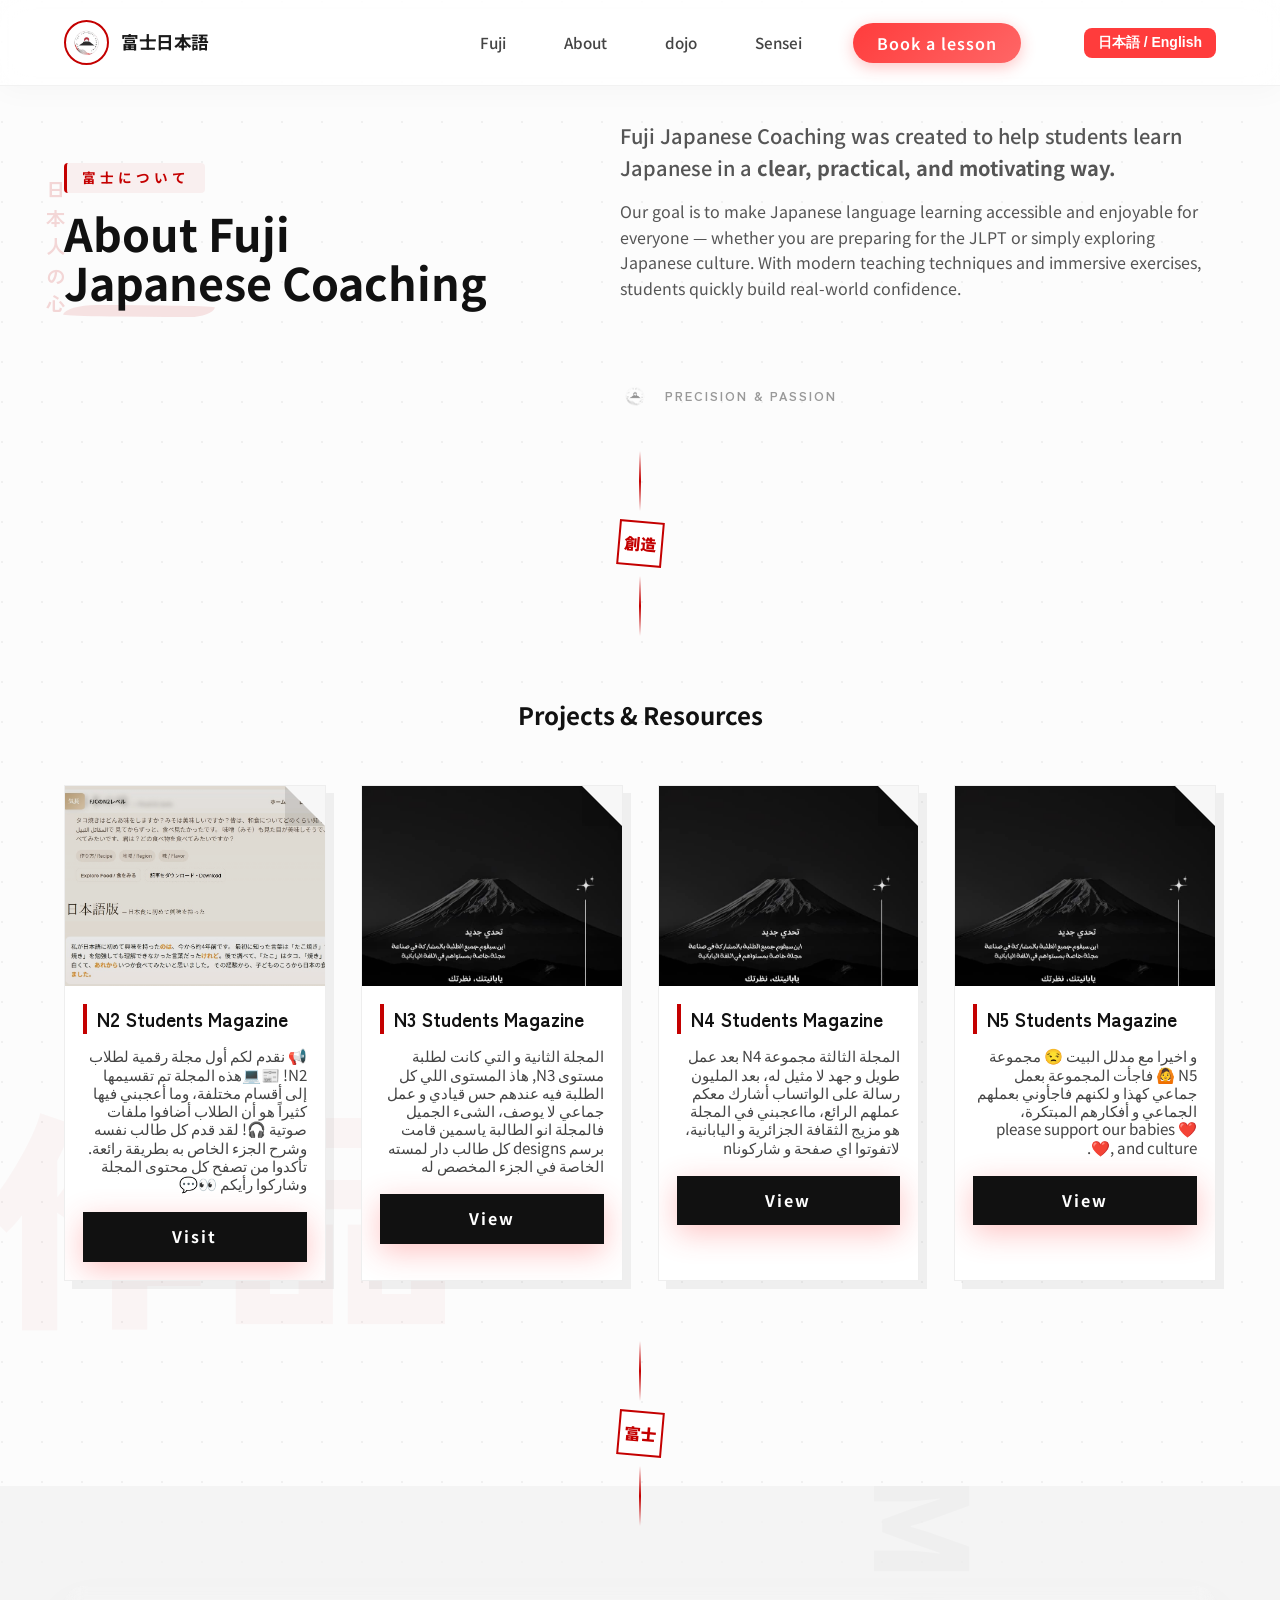
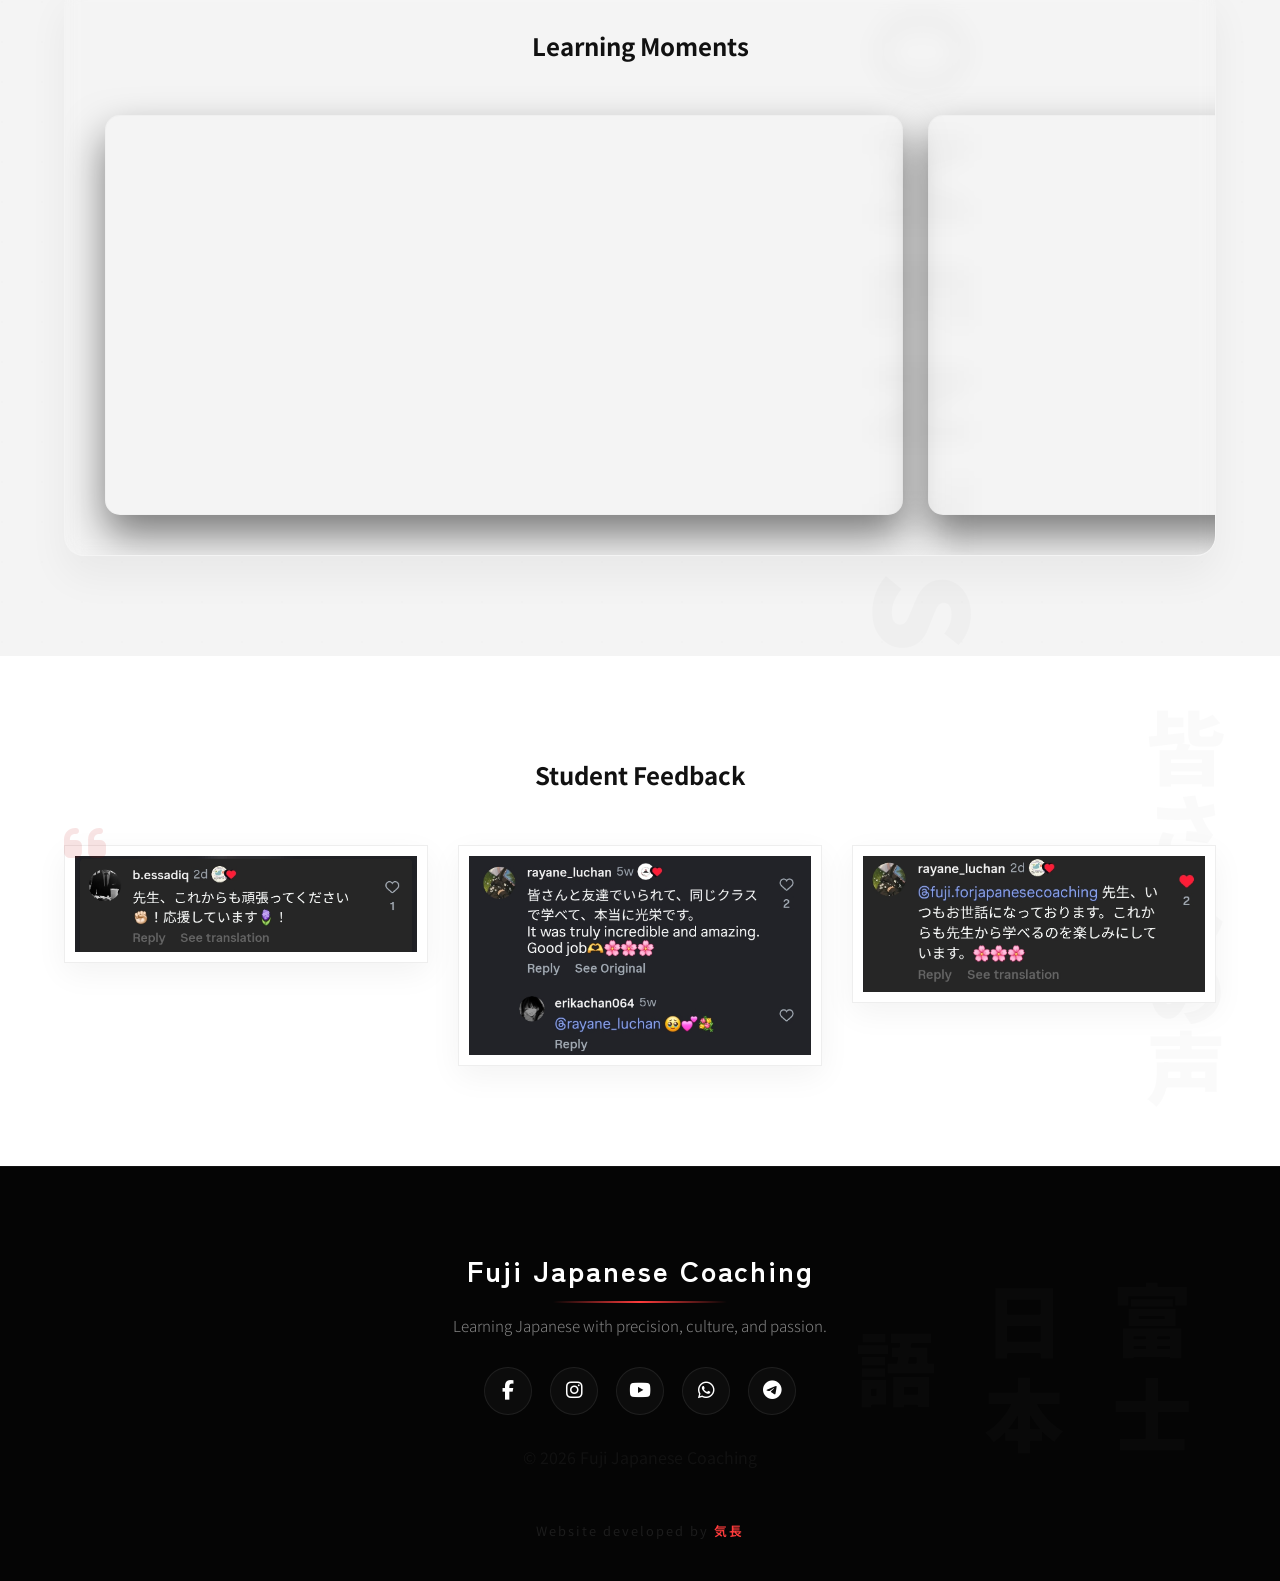
==== commit 018ef128: "about.html" ====
--- a/about.html
+++ b/about.html
@@ -25,7 +25,7 @@
 <nav class="nav-links">
 <a href="index.html">Fuji</a>
 <a href="about.html">About</a>
-<a href="Dojo.html">Dojo</a>
+<a href="dojo.html">dojo</a>
 <a href="sensei.html">Sensei</a>
 <a href="https://docs.google.com/forms/d/e/1FAIpQLSfliyLvwOg9tHByiZltqmypr33xbGVwbjqziv8R7DSxpZICjg/viewform?pli=1" class="book-btn">Book a lesson</a>
 </nav>
@@ -230,4 +230,6 @@
 
 
 </body>
-</html>+
+</html>
+
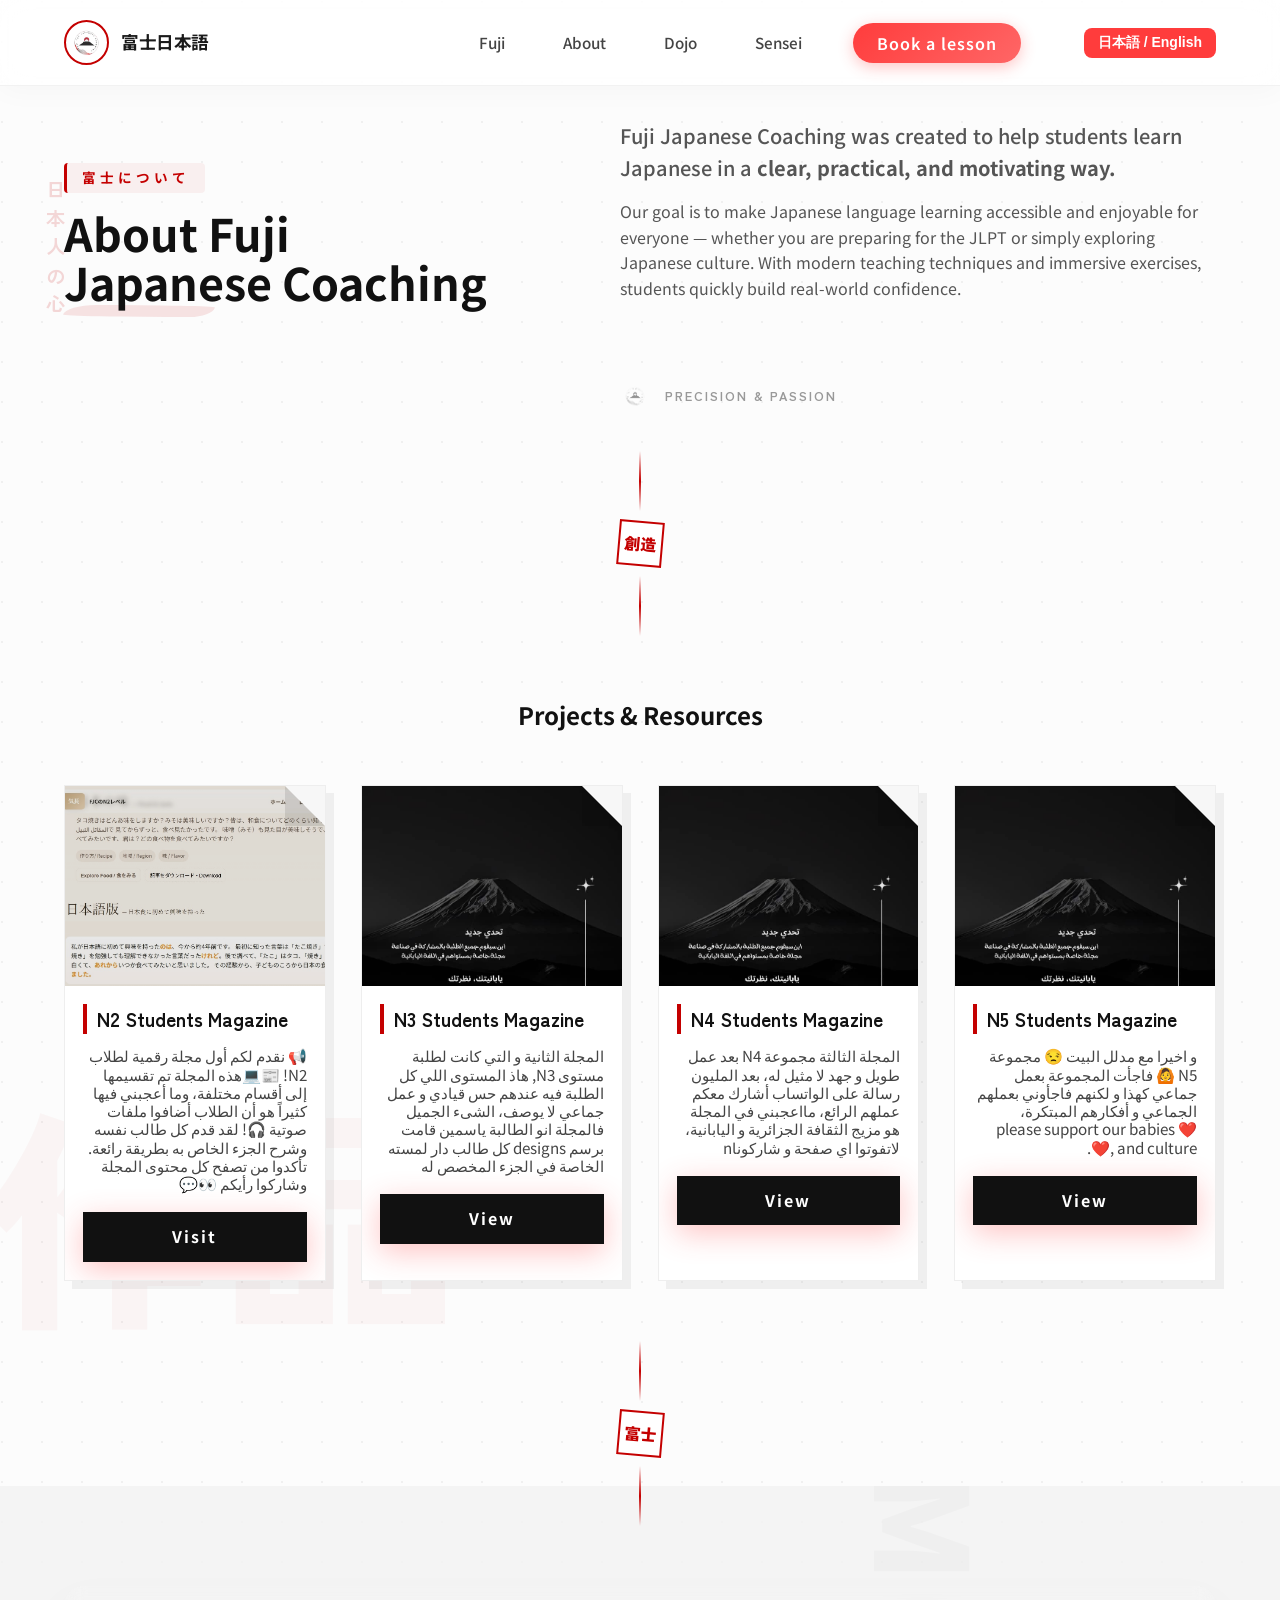
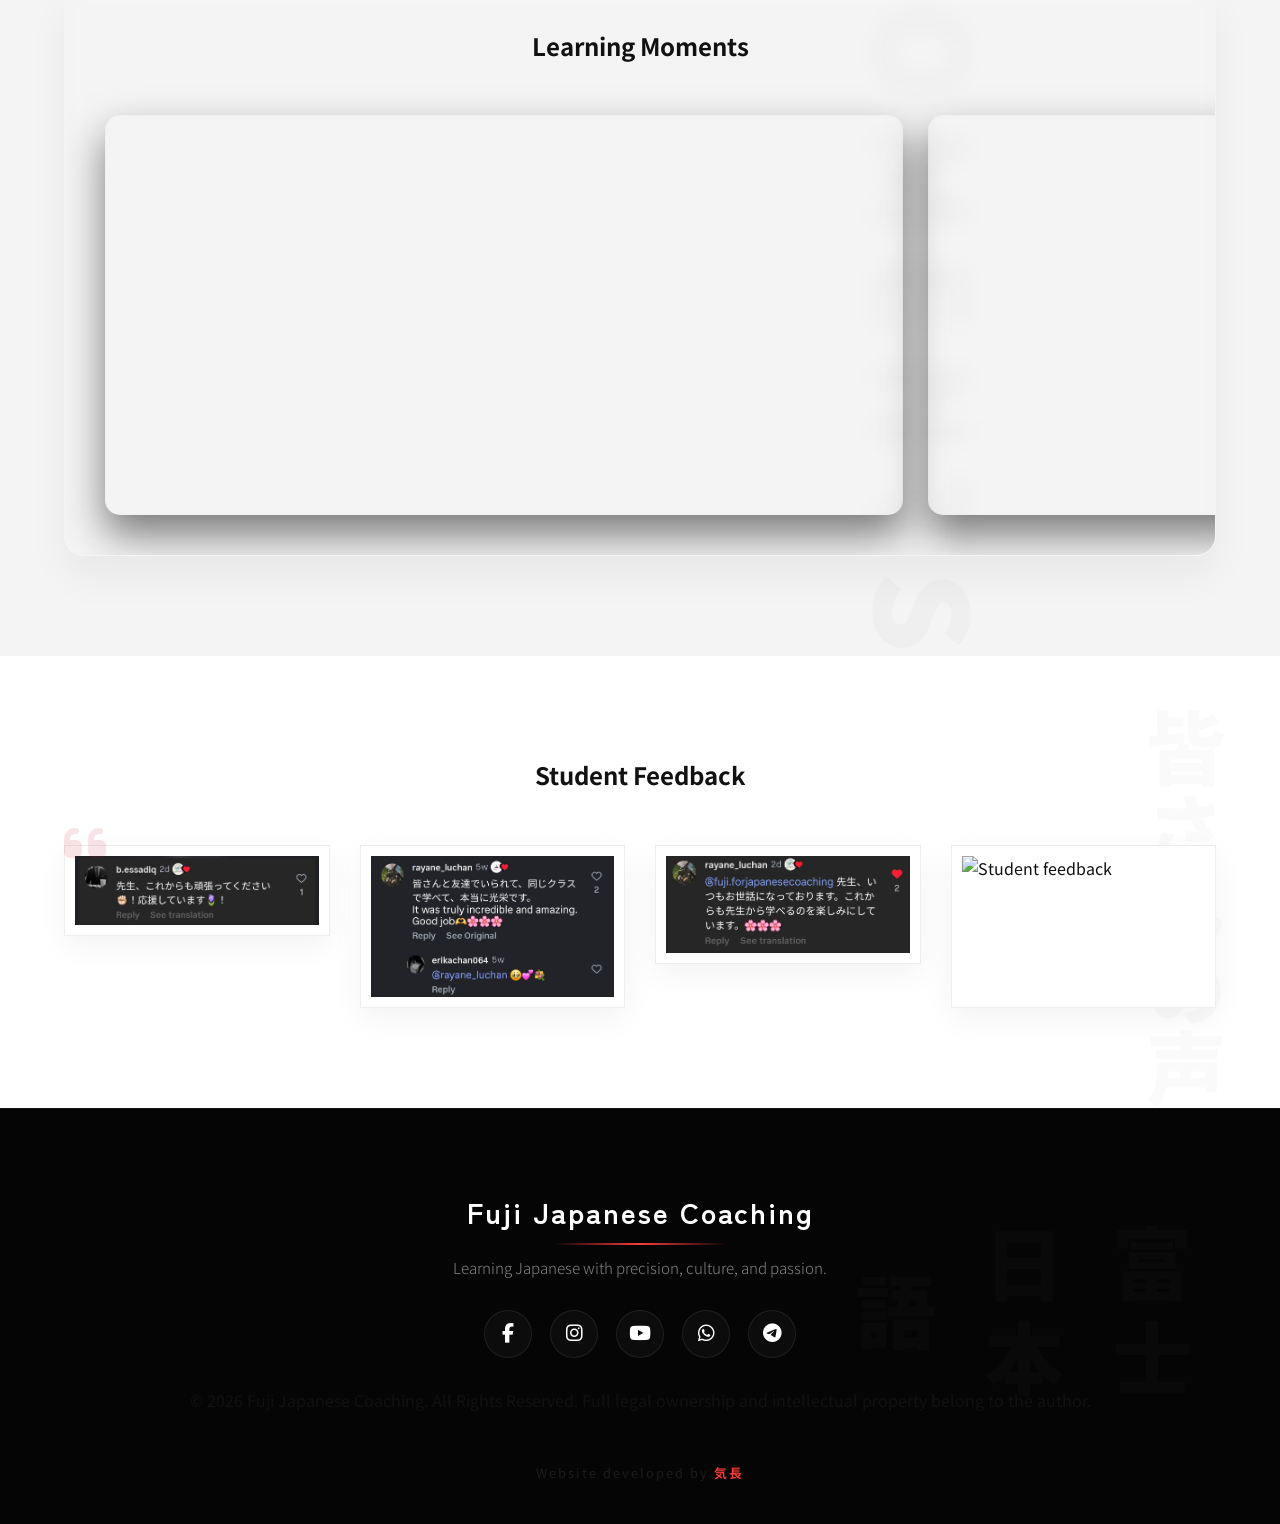
==== commit 69ec52f1: "Update about.html" ====
--- a/about.html
+++ b/about.html
@@ -25,7 +25,7 @@
 <nav class="nav-links">
 <a href="index.html">Fuji</a>
 <a href="about.html">About</a>
-<a href="dojo.html">dojo</a>
+<a href="Dojo.html">Dojo</a>
 <a href="sensei.html">Sensei</a>
 <a href="https://docs.google.com/forms/d/e/1FAIpQLSfliyLvwOg9tHByiZltqmypr33xbGVwbjqziv8R7DSxpZICjg/viewform?pli=1" class="book-btn">Book a lesson</a>
 </nav>
@@ -153,12 +153,14 @@
   <div class="container video-carousel-container">
     <h2 class="section-title">Learning Moments</h2>
     <div class="video-carousel" id="videoCarousel">
+      <video class="carousel-video" src="videos/reel1.mp4"></video>
+      <video class="carousel-video" src="videos/reel2.mp4"></video>
+      <video class="carousel-video" src="videos/reel3.mp4"></video>
       <video class="carousel-video" src="videos/reel4.mp4"></video>
-      <video class="carousel-video" src="videos/reel4.mp4"></video>
-      <video class="carousel-video" src="videos/reel4.mp4"></video>
-      <video class="carousel-video" src="videos/reel4.mp4"></video>
-      <video class="carousel-video" src="videos/reel4.mp4"></video>
-      <video class="carousel-video" src="videos/reel4.mp4"></video>
+      <video class="carousel-video" src="videos/reel5.mp4"></video>
+      <video class="carousel-video" src="videos/reel6.mp4"></video>
+       <video class="carousel-video" src="videos/reel7.mp4"></video>
+      <video class="carousel-video" src="videos/reel8.mp4"></video>
     </div>
   </div>
 </section>  
@@ -177,6 +179,7 @@
 <img src="images/insta1.jpg" alt="Instagram feedback">
 <img src="images/insta3.jpg" alt="Student review">
 <img src="images/insta2.jpg" alt="Student feedback">
+<img src="images/insta4.jpg" alt="Student feedback">
 
 
 </div>
@@ -197,39 +200,38 @@
 
 <div class="footer-social">
 
-<a href="#" class="social-icon">
+<a href="https://www.facebook.com/share/18FfwqDDXB/" class="social-icon" target="_blank">
 <i class="fab fa-facebook-f"></i>
 </a>
 
-<a href="#" class="social-icon">
+<a href="https://www.instagram.com/fuji.forjapanesecoaching?igsh=aGVtMzJmOGIxbjli" class="social-icon" target="_blank" >
 <i class="fab fa-instagram"></i>
 </a>
 
-<a href="#" class="social-icon">
+<a href="https://t.me/%2Bd2MMLCcc-bA4NTU0?utm_source=ig&utm_medium=social&utm_content=link_in_bio&fbclid=PAZXh0bgNhZW0CMTEAc3J0YwZhcHBfaWQPNTY3MDY3MzQzMzUyNDI3AAGn0mXFn7Lt8Mhagv6nnR4ngmQQeOTekeOFQygSRZqmJdQWEm0ef4AXg7FGAq4_aem_ubkTF_bpvjOEiiTdHKcyLg" class="social-icon">
 <i class="fab fa-youtube"></i>
 </a>
 
-<a href="https://wa.me/213XXXXXXXXX" class="social-icon" target="_blank">
+<a href="https://wa.me/2130797305798" class="social-icon" target="_blank">
 <i class="fab fa-whatsapp"></i>
 </a>
 
-<a href="https://t.me/YOURUSERNAME" class="social-icon" target="_blank">
+<a href="https://t.me/%2Bd2MMLCcc-bA4NTU0?utm_source=ig&utm_medium=social&utm_content=link_in_bio&fbclid=PAZXh0bgNhZW0CMTEAc3J0YwZhcHBfaWQPNTY3MDY3MzQzMzUyNDI3AAGn0mXFn7Lt8Mhagv6nnR4ngmQQeOTekeOFQygSRZqmJdQWEm0ef4AXg7FGAq4_aem_ubkTF_bpvjOEiiTdHKcyLg" class="social-icon" target="_blank">
 <i class="fab fa-telegram"></i>
 </a>
 
 </div>
-<p>© 2026 Fuji Japanese Coaching</p>
-<p class="dev">Website developed by <span>気長</span></p>
-</div>
-
+<p>© 2026 Fuji Japanese Coaching. All Rights Reserved. Full legal ownership and intellectual property belong to the author.</p>
+<p class="dev">
+    Website developed by 
+    <a href="https://www.instagram.com/b.essadiq?igsh=aGVuYjFxcDhzNTFn" target="_blank" class="dev-link">
+        <span>気長</span>
+    </a>
+</p>
 </div>
 
 </footer>
-<script src="js/script.js" defer></script>
-<script src="js/translate.js"></script>
-
-
+<script src="js/script.js"  defer></script>
+<script src="js/translate.js" defer></script>
 </body>
-
 </html>
-
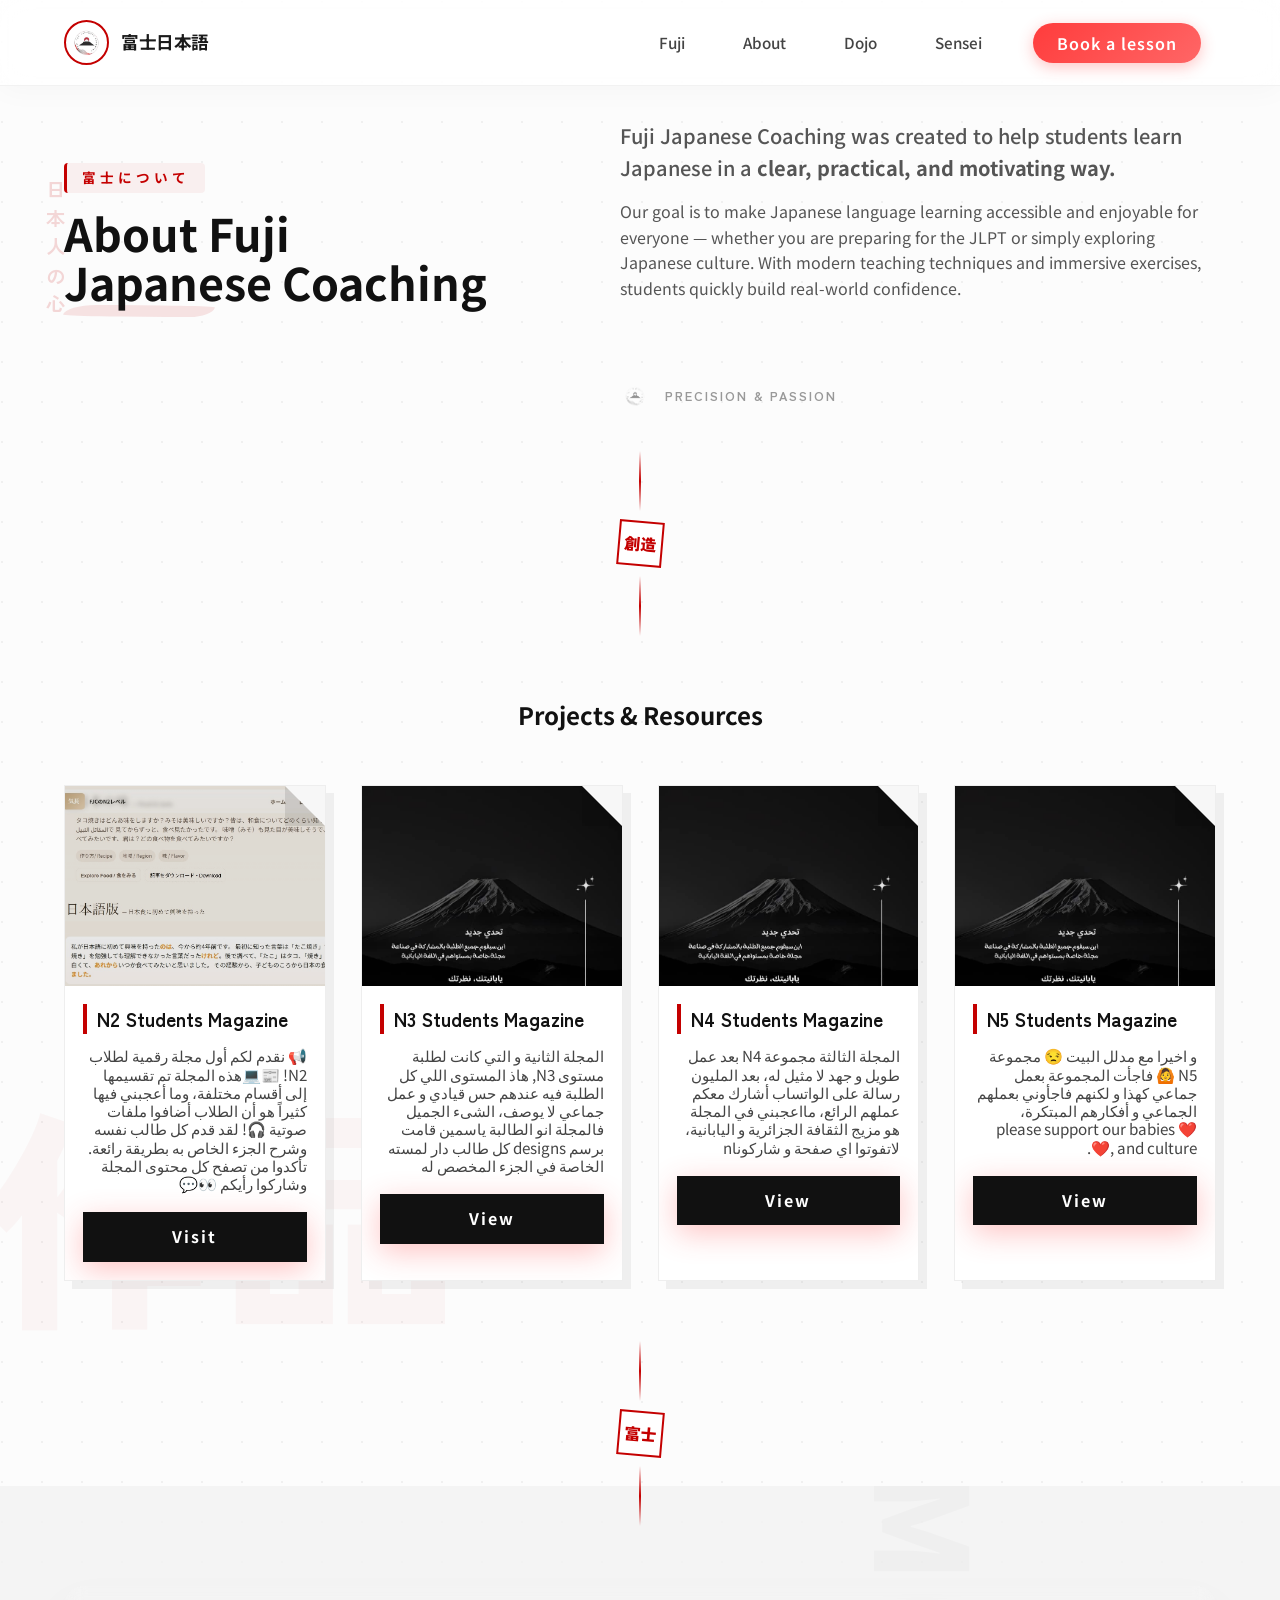
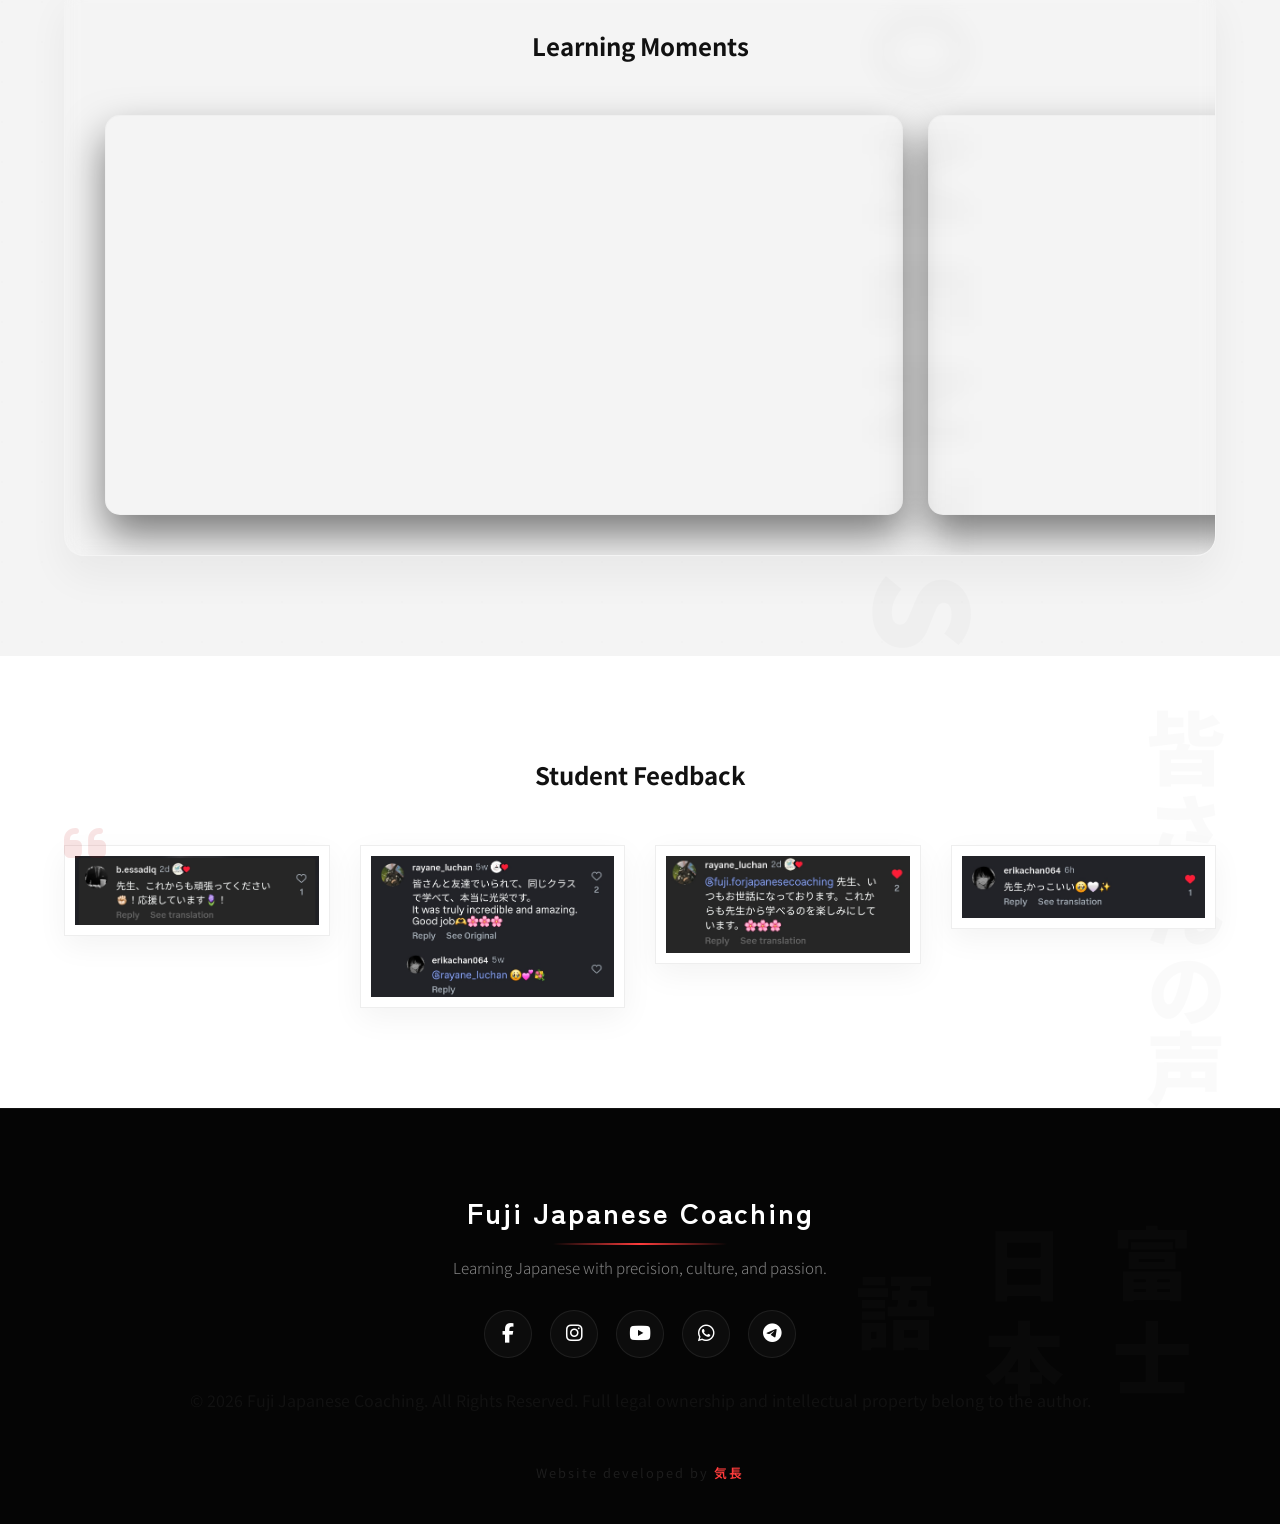
==== commit 33742019: "Update about.html" ====
--- a/about.html
+++ b/about.html
@@ -25,7 +25,7 @@
 <nav class="nav-links">
 <a href="index.html">Fuji</a>
 <a href="about.html">About</a>
-<a href="Dojo.html">Dojo</a>
+<a href="dojo.html">Dojo</a>
 <a href="sensei.html">Sensei</a>
 <a href="https://docs.google.com/forms/d/e/1FAIpQLSfliyLvwOg9tHByiZltqmypr33xbGVwbjqziv8R7DSxpZICjg/viewform?pli=1" class="book-btn">Book a lesson</a>
 </nav>
@@ -235,3 +235,4 @@
 <script src="js/translate.js" defer></script>
 </body>
 </html>
+
--- a/css/styles.css
+++ b/css/styles.css
@@ -217,10 +217,6 @@
 justify-content:center;
 text-align:center;
 padding-top:80px;
-
-background:
-linear-gradient(rgba(0,0,0,0.65),rgba(0,0,0,0.8)),
-url("https://images.unsplash.com/photo-1503899036084-c55cdd92da26?q=80&w=1920&auto=format&fit=crop") center/cover no-repeat;
 }
 
 .hero-content h1{
@@ -703,14 +699,7 @@
     box-shadow: 0 10px 20px rgba(196, 0, 0, 0.2);
 }
 
-/* ==================================== */
-/* --- Responsive Fixes --- */
-/* ==================================== */
-@media (max-width: 992px) {
-    .events-container { grid-template-columns: 1fr; }
-    .download-box { grid-column: span 1; }
-    .timeline-step { flex-direction: column; gap: 10px; }
-}
+
 /* ========================== */
 /*  Sensei Section - Floating Profile Look */
 /* ========================== */
@@ -1392,4 +1381,177 @@
     .nav-links.active {
         right: 0; /* Slides in when clicked */
     }
-}+}
+/* ========================================================= */
+/* =========================================================== */
+/* --- UNIFIED RESPONSIVE ENGINE --- */
+/* =========================================================== */
+
+@media (max-width: 992px) {
+    .container { width: 92%; }
+    .about-grid, .events-container, .sensei-top { 
+        grid-template-columns: 1fr; 
+        text-align: center;
+        gap: 40px;
+    }
+    .sensei-top { flex-direction: column; }
+    .download-box { grid-column: span 1; }
+}
+
+@media (max-width: 768px) {
+    /* Header & Nav */
+    .menu-btn { display: block; }
+    .nav-links {
+        position: fixed;
+        top: 0;
+        right: -100%;
+        height: 100vh;
+        width: 70%; /* Better than fixed 250px */
+        background: rgba(255, 255, 255, 0.98);
+        flex-direction: column;
+        justify-content: center;
+        gap: 30px;
+        transition: 0.4s ease;
+        box-shadow: -10px 0 30px rgba(0,0,0,0.1);
+    }
+    .nav-links.active { right: 0; }
+    .nav-links .book-btn { margin-left: 0; }
+
+    /* Typography Scaler */
+    .hero { min-height: 80vh; height: auto; padding: 120px 0 60px; }
+    .hero-content h1 { font-size: clamp(32px, 8vw, 48px); }
+    .brush-title { font-size: 2.2rem; }
+    .section { padding: 60px 0; }
+
+    /* Sensei & Profile */
+    .sensei-photo { 
+        width: 220px; 
+        height: 220px; 
+        margin: 0 auto; 
+    }
+    .sensei-stats { 
+        flex-direction: column; 
+        gap: 30px; 
+    }
+
+    /* Horizontal Elements */
+    .video-carousel video { height: 250px; }
+    .video-showcase::after, .footer::after, .projects::after {
+        display: none; /* Hide huge watermarks on mobile to save space */
+    }
+
+    /* Grid Adjustments */
+    .grid, .programs-grid, .projects-grid {
+        grid-template-columns: 1fr;
+    }
+    
+    /* Project Card RTL fix for Mobile */
+    .project-info { text-align: center; }
+    .project-info h3 { border-left: none; border-bottom: 3px solid var(--fuji-red); padding: 0 0 5px 0; }
+}
+
+@media (max-width: 480px) {
+    .hero-content h1 { font-size: 28px; }
+    .btn { width: 100%; text-align: center; } /* Full width buttons on tiny phones */
+    .timeline-step { padding: 20px; }
+}
+
+/* ==================================== */
+/* ---  Training Program Styling --- */
+/* ==================================== */
+
+.training-showcase {
+    background: #fff;
+    position: relative;
+}
+
+.training-banner {
+    display: grid;
+    grid-template-columns: 1.2fr 1fr;
+    gap: 50px;
+    align-items: center;
+    background: #fdfdfd;
+    padding: 60px;
+    border-radius: 30px;
+    border: 1px solid var(--border-soft);
+    box-shadow: var(--shadow-sm);
+    overflow: hidden;
+}
+
+.program-label {
+    color: var(--fuji-red);
+    font-weight: 700;
+    text-transform: uppercase;
+    letter-spacing: 2px;
+    font-size: 0.85rem;
+    margin-bottom: 15px;
+}
+
+.training-content h3 {
+    font-size: 2.2rem;
+    margin-bottom: 20px;
+    color: var(--dark-text);
+}
+
+.training-features {
+    list-style: none;
+    margin: 25px 0 35px 0;
+}
+
+.training-features li {
+    margin-bottom: 12px;
+    font-size: 1.05rem;
+    color: #555;
+    display: flex;
+    align-items: center;
+    gap: 10px;
+}
+
+.training-features i {
+    color: var(--fuji-red);
+}
+
+.training-cta {
+    background: #111 !important;
+    padding: 18px 40px !important;
+}
+
+.training-cta:hover {
+    background: var(--fuji-red) !important;
+}
+
+/* --- Visual Side --- */
+.training-visual {
+    position: relative;
+    display: flex;
+    justify-content: center;
+}
+
+.visual-card {
+    position: relative;
+    width: 320px;
+    height: 400px;
+    border-radius: 20px;
+    overflow: hidden;
+    box-shadow: 20px 20px 0px rgba(196, 0, 0, 0.05);
+}
+
+.visual-card img {
+    width: 100%;
+    height: 100%;
+    object-fit: cover;
+}
+
+.floating-badge {
+    position: absolute;
+    bottom: 20px;
+    left: 20px;
+    background: var(--fuji-red);
+    color: white;
+    padding: 8px 20px;
+    border-radius: 50px;
+    font-weight: 700;
+    font-size: 0.8rem;
+    box-shadow: 0 10px 20px rgba(196, 0, 0, 0.3);
+}
+.dev-link { text-decoration: none; transition: 0.3s; color: var(--fuji-red); font-weight: 600; letter-spacing: 2px; } .dev-link:hover { color: #fff; text-shadow: 0 0 8px var(--fuji-red); }
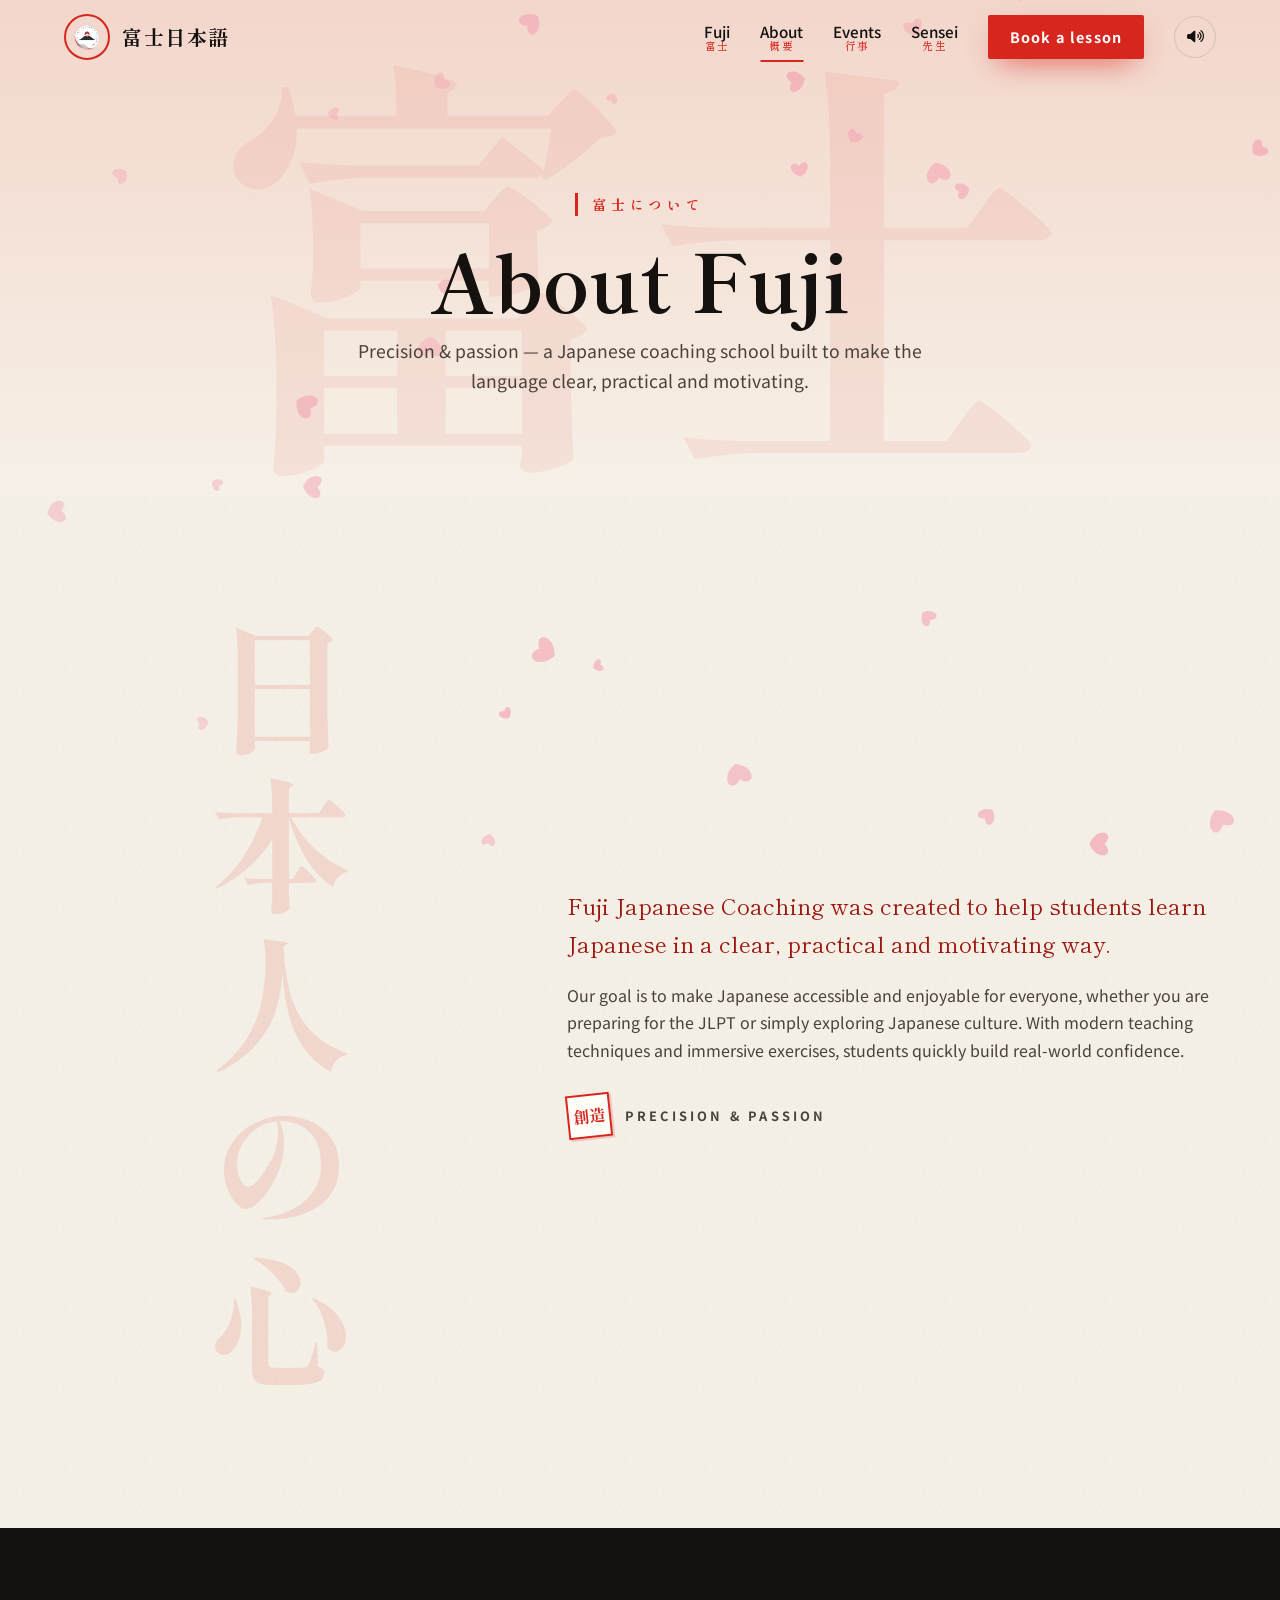
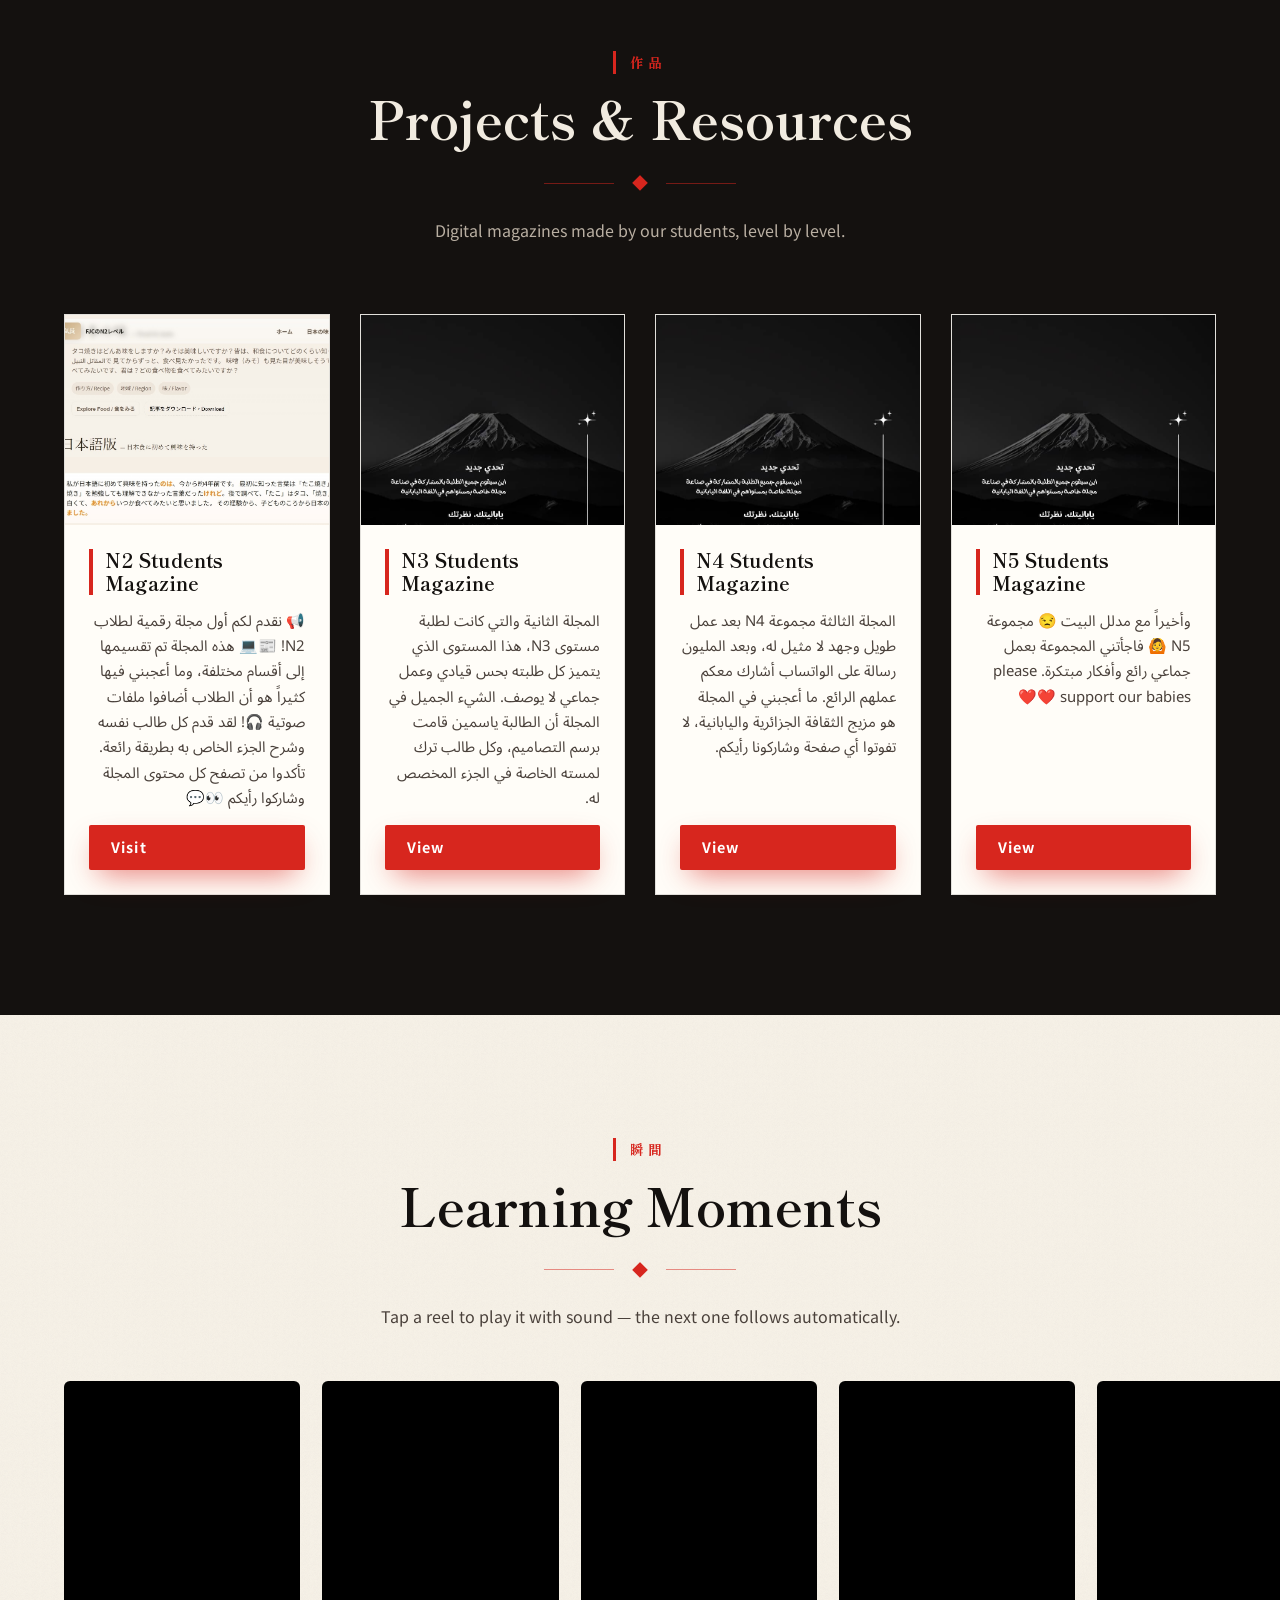
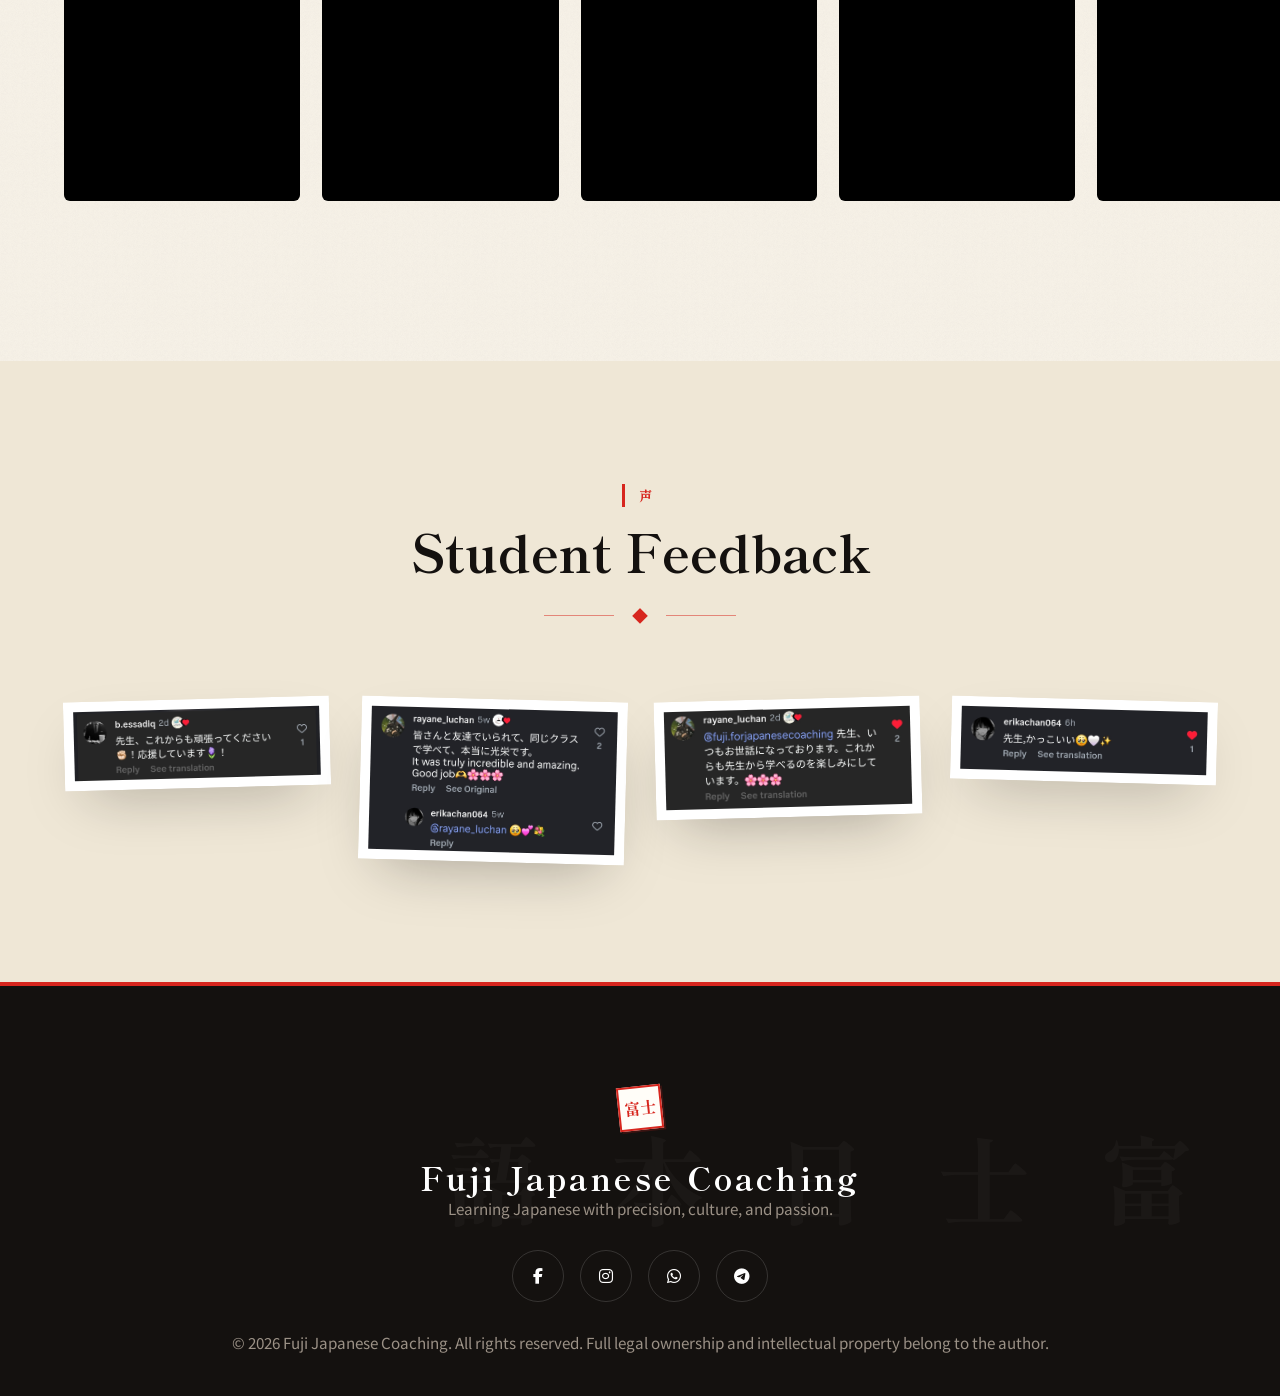
==== commit 9347bca5: "Add files via upload" ====
--- a/about.html
+++ b/about.html
@@ -1,238 +1,88 @@
-<!DOCTYPE html>
-<html>
-<head>
-<meta charset="UTF-8">
-<link rel="shortcut icon" href="images/favicon.png" type="image/x-icon">
-<link rel="stylesheet" href="https://cdnjs.cloudflare.com/ajax/libs/font-awesome/6.5.1/css/all.min.css">
-<!-- Japanese Fonts -->
-<link href="https://fonts.googleapis.com/css2?family=Noto+Sans+JP:wght@300;400;600;700&family=Zen+Kaku+Gothic+New:wght@400;700&display=swap" rel="stylesheet">
-<meta name="viewport" content="width=device-width, initial-scale=1.0">
-<title>About</title>
-<link rel="stylesheet" href="css/styles.css">
-</head>
-
-<body>
-
-<header>
-<div class="container navbar">
-<div class="logo">
-<img src="images/logo.png">
-<strong>富士日本語</strong>
-</div>
-
-<div class="menu-btn">☰</div>
-
-<nav class="nav-links">
-<a href="index.html">Fuji</a>
-<a href="about.html">About</a>
-<a href="dojo.html">Dojo</a>
-<a href="sensei.html">Sensei</a>
-<a href="https://docs.google.com/forms/d/e/1FAIpQLSfliyLvwOg9tHByiZltqmypr33xbGVwbjqziv8R7DSxpZICjg/viewform?pli=1" class="book-btn">Book a lesson</a>
-</nav>
-</div>
-</header>
-<section class="about-intro section fade-in">
-    <div class="side-text">日本人の心</div> 
-
-    <div class="container">
-        <div class="about-grid">
-            <div class="about-header-box">
-                <div class="section-header" style="text-align: left;">
-                    <span class="jp-sub">富士について</span>
-                    <h2 class="brush-title">About Fuji <br>Japanese Coaching</h2>
-                </div>
-            </div>
-
-            <div class="about-description">
-                <p class="lead-p">
-                    Fuji Japanese Coaching was created to help students learn Japanese in a 
-                    <strong>clear, practical, and motivating way.</strong>
-                </p>
-                <p>
-                    Our goal is to make Japanese language learning accessible and enjoyable for everyone — 
-                    whether you are preparing for the JLPT or simply exploring Japanese culture. 
-                    With modern teaching techniques and immersive exercises, students quickly build 
-                    real-world confidence.
-                </p>
-                <div class="about-signature">
-                    <img src="images/logo.png" alt="mini-logo">
-                    <span>Precision & Passion</span>
-                </div>
-            </div>
-        </div>
-    </div>
-</section>
-
-<div class="section-divider">
-    <div class="divider-line"></div>
-    <div class="jp-stamp">創造</div> <div class="divider-line"></div>
-</div>
-<!-- ======================= -->
- 
-<!-- ======================= -->
-<!-- Projects & Resources Section -->
- <section class="projects section">
-
-<div class="container">
-
-<h2 class="section-title">Projects & Resources</h2>
-
-<div class="projects-grid">
-
-<!-- N2 -->
-<div class="project-card">
-  <div class="project-img">
-    <img src="images/n2-magazine.jpg" alt="N2 Students magazine">
-    <div class="project-level">N2</div>
-  </div>
-  <div class="project-info">
-    <h3>N2 Students Magazine</h3>
-    <p>📢 نقدم لكم أول مجلة رقمية لطلاب N2! 📰💻هذه المجلة تم تقسيمها إلى أقسام مختلفة، وما أعجبني فيها كثيراً هو أن الطلاب أضافوا ملفات صوتية 🎧!
-لقد قدم كل طالب نفسه وشرح الجزء الخاص به بطريقة رائعة.
-تأكدوا من تصفح كل محتوى المجلة وشاركوا رأيكم 👀💬</p>
-    <a href="https://kinaga-san.github.io/nihongo-magazine/index.html" target="_blank" class="btn">Visit</a>
-  </div>
-</div>
-
-
-<!-- N3 -->
-<div class="project-card">
-  <div class="project-img">
-    <img src="images/n~-magazine.jpg" alt="N2 Students magazine">
-    <div class="project-level">N3</div>
-  </div>
-  <div class="project-info">
-    <h3>N3 Students Magazine</h3>
-   <p>المجلة الثانية و التي كانت لطلبة مستوى N3, هاذ المستوى اللي كل الطلبة فيه عندهم حس قيادي و عمل جماعي لا يوصف، الشىء الجميل فالمجلة انو الطالبة ياسمين قامت برسم designs كل طالب دار لمسته الخاصة في الجزء المخصص له</p>
-<a href="https://drive.google.com/file/d/164Gm8S-5Kf8RS1kDIPP-tJD8xUEGBwpJ/view?usp=share_link" target="_blank" class="btn">View</a>
-</div>
-</div>
-
-<!-- N4 -->
-<div class="project-card">
-  <div class="project-img">
-    <img src="images/n~-magazine.jpg" alt="N2 Students magazine">
-    <div class="project-level">N4</div>
-  </div>
-  <div class="project-info">
-    <h3>N4 Students Magazine</h3>
-  <p>المجلة الثالثة مجموعة N4 بعد عمل طويل و جهد لا مثيل له، بعد المليون رسالة على الواتساب أشارك معكم عملهم الرائع، مااعجبني في المجلة هو مزيج الثقافة الجزائرية و اليابانية، لاتفوتوا اي صفحة و شاركوناn</p>
-<a href="https://drive.google.com/file/d/18hVAtLj9sxl729Mr2EhU9cWhiGFXlf-x/view?usp=drive_link" target="_blank" class="btn">View</a>
-</div>
-</div>
-
-<!-- N5 -->
-<div class="project-card">
-  <div class="project-img">
-    <img src="images/n~-magazine.jpg" alt="N2 Students magazine">
-    <div class="project-level">N5</div>
-  </div>
-  <div class="project-info">
-    <h3>N5 Students Magazine</h3>
-  <p>و اخيرا مع مدلل البيت 😒 مجموعة N5 🙆 فاجأت المجموعة بعمل جماعي كهذا و لكنهم فاجأوني بعملهم الجماعي و أفكارهم المبتكرة، please support our babies ❤️❤️,
-and culture.</p>
-<a href="https://t.me/c/2264452921/121" target="_blank" class="btn">View</a>
-  </div>
-</div>
-
-</div>
-
-</div>
-</section>
-<!-- ============================================== -->
-
-<div class="section-divider">
-    <div class="divider-line"></div>
-    <div class="jp-stamp">富士</div>
-    <div class="divider-line"></div>
-</div>
-<!-- =============================================-->
-<!-- Reel / Video Showcase (Horizontal Scroll) -->
- <!-- ====================== -->
-<section class="video-showcase section">
-  <div class="container video-carousel-container">
-    <h2 class="section-title">Learning Moments</h2>
-    <div class="video-carousel" id="videoCarousel">
-      <video class="carousel-video" src="videos/reel1.mp4"></video>
-      <video class="carousel-video" src="videos/reel2.mp4"></video>
-      <video class="carousel-video" src="videos/reel3.mp4"></video>
-      <video class="carousel-video" src="videos/reel4.mp4"></video>
-      <video class="carousel-video" src="videos/reel5.mp4"></video>
-      <video class="carousel-video" src="videos/reel6.mp4"></video>
-       <video class="carousel-video" src="videos/reel7.mp4"></video>
-      <video class="carousel-video" src="videos/reel8.mp4"></video>
-    </div>
-  </div>
-</section>  
-</div>
-</section>
- <!-- ====================== -->
-<!-- students feedback section -->
- <section class="feedback section">
-
-<div class="container">
-
-<h2 class="section-title">Student Feedback</h2>
-
-<div class="feedback-grid">
-
-<img src="images/insta1.jpg" alt="Instagram feedback">
-<img src="images/insta3.jpg" alt="Student review">
-<img src="images/insta2.jpg" alt="Student feedback">
-<img src="images/insta4.jpg" alt="Student feedback">
-
-
-</div>
-
-</div>
-</section>
-<!-- ====================== -->
-<!-- Footer -->
-<!-- ====================== -->
-<footer class="footer">
-
-<div class="container footer-container">
-
-<div class="footer-brand">
-<h3>Fuji Japanese Coaching</h3>
-<p>Learning Japanese with precision, culture, and passion.</p>
-</div>
-
-<div class="footer-social">
-
-<a href="https://www.facebook.com/share/18FfwqDDXB/" class="social-icon" target="_blank">
-<i class="fab fa-facebook-f"></i>
-</a>
-
-<a href="https://www.instagram.com/fuji.forjapanesecoaching?igsh=aGVtMzJmOGIxbjli" class="social-icon" target="_blank" >
-<i class="fab fa-instagram"></i>
-</a>
-
-<a href="https://t.me/%2Bd2MMLCcc-bA4NTU0?utm_source=ig&utm_medium=social&utm_content=link_in_bio&fbclid=PAZXh0bgNhZW0CMTEAc3J0YwZhcHBfaWQPNTY3MDY3MzQzMzUyNDI3AAGn0mXFn7Lt8Mhagv6nnR4ngmQQeOTekeOFQygSRZqmJdQWEm0ef4AXg7FGAq4_aem_ubkTF_bpvjOEiiTdHKcyLg" class="social-icon">
-<i class="fab fa-youtube"></i>
-</a>
-
-<a href="https://wa.me/2130797305798" class="social-icon" target="_blank">
-<i class="fab fa-whatsapp"></i>
-</a>
-
-<a href="https://t.me/%2Bd2MMLCcc-bA4NTU0?utm_source=ig&utm_medium=social&utm_content=link_in_bio&fbclid=PAZXh0bgNhZW0CMTEAc3J0YwZhcHBfaWQPNTY3MDY3MzQzMzUyNDI3AAGn0mXFn7Lt8Mhagv6nnR4ngmQQeOTekeOFQygSRZqmJdQWEm0ef4AXg7FGAq4_aem_ubkTF_bpvjOEiiTdHKcyLg" class="social-icon" target="_blank">
-<i class="fab fa-telegram"></i>
-</a>
-
-</div>
-<p>© 2026 Fuji Japanese Coaching. All Rights Reserved. Full legal ownership and intellectual property belong to the author.</p>
-<p class="dev">
-    Website developed by 
-    <a href="https://www.instagram.com/b.essadiq?igsh=aGVuYjFxcDhzNTFn" target="_blank" class="dev-link">
-        <span>気長</span>
-    </a>
-</p>
-</div>
-
-</footer>
-<script src="js/script.js"  defer></script>
-<script src="js/translate.js" defer></script>
-</body>
-</html>
-
+<!DOCTYPE html>
+<html lang="en">
+<head>
+<meta charset="UTF-8">
+<meta name="viewport" content="width=device-width, initial-scale=1.0">
+<title>About | Fuji Japanese Coaching</title>
+<link rel="shortcut icon" href="images/favicon.png" type="image/x-icon">
+<link rel="stylesheet" href="https://cdnjs.cloudflare.com/ajax/libs/font-awesome/6.5.1/css/all.min.css">
+<link rel="stylesheet" href="css/style.css">
+<link href="https://fonts.googleapis.com/css2?family=Noto+Sans+Arabic:wght@400;600&display=swap" rel="stylesheet">
+</head>
+<body data-page="about">
+<main>
+<section class="page-hero">
+  <div class="bg-kanji">富士</div>
+  <div class="container">
+    <span class="eyebrow">富士について</span>
+    <h1>About Fuji</h1>
+    <p>Precision &amp; passion — a Japanese coaching school built to make the language clear, practical and motivating.</p>
+  </div>
+</section>
+
+<section class="section">
+  <div class="container about-grid">
+    <div class="tategaki reveal">日本人の心</div>
+    <div class="reveal right">
+      <p class="lead">Fuji Japanese Coaching was created to help students learn Japanese in a clear, practical and motivating way.</p>
+      <p style="color:var(--ink-soft);margin-bottom:16px">Our goal is to make Japanese accessible and enjoyable for everyone, whether you are preparing for the JLPT or simply exploring Japanese culture. With modern teaching techniques and immersive exercises, students quickly build real-world confidence.</p>
+      <div style="display:flex;align-items:center;gap:14px;margin-top:30px"><div class="hanko">創造</div><span style="letter-spacing:.25em;font-weight:700;font-size:.8rem;color:var(--ink-soft)">PRECISION &amp; PASSION</span></div>
+    </div>
+  </div>
+</section>
+
+<section class="section dark">
+  <div class="container">
+    <div class="section-head reveal"><span class="eyebrow">作品</span><h2>Projects &amp; Resources</h2><div class="divider">◆</div><p>Digital magazines made by our students, level by level.</p></div>
+    <div class="grid projects-grid">
+      <article class="project reveal" style="color:var(--sumi)" data-tilt>
+        <div class="pimg"><img src="images/n2-magazine.jpg" alt="N2 Students magazine"><div class="lvl">N2</div></div>
+        <div class="pinfo"><h3>N2 Students Magazine</h3>
+        <p dir="rtl">📢 نقدم لكم أول مجلة رقمية لطلاب N2! 📰💻 هذه المجلة تم تقسيمها إلى أقسام مختلفة، وما أعجبني فيها كثيراً هو أن الطلاب أضافوا ملفات صوتية 🎧! لقد قدم كل طالب نفسه وشرح الجزء الخاص به بطريقة رائعة. تأكدوا من تصفح كل محتوى المجلة وشاركوا رأيكم 👀💬</p>
+        <a class="btn sm" href="https://kinaga-san.github.io/nihongo-magazine/index.html" target="_blank" rel="noopener"><span>Visit</span></a></div>
+      </article>
+      <article class="project reveal" data-delay="1" style="color:var(--sumi)" data-tilt>
+        <div class="pimg"><img src="images/n~-magazine.jpg" alt="N3 Students magazine"><div class="lvl">N3</div></div>
+        <div class="pinfo"><h3>N3 Students Magazine</h3>
+        <p dir="rtl">المجلة الثانية والتي كانت لطلبة مستوى N3، هذا المستوى الذي يتميز كل طلبته بحس قيادي وعمل جماعي لا يوصف. الشيء الجميل في المجلة أن الطالبة ياسمين قامت برسم التصاميم، وكل طالب ترك لمسته الخاصة في الجزء المخصص له.</p>
+        <a class="btn sm" href="https://drive.google.com/file/d/164Gm8S-5Kf8RS1kDIPP-tJD8xUEGBwpJ/view?usp=share_link" target="_blank" rel="noopener"><span>View</span></a></div>
+      </article>
+      <article class="project reveal" data-delay="2" style="color:var(--sumi)" data-tilt>
+        <div class="pimg"><img src="images/n~-magazine.jpg" alt="N4 Students magazine"><div class="lvl">N4</div></div>
+        <div class="pinfo"><h3>N4 Students Magazine</h3>
+        <p dir="rtl">المجلة الثالثة مجموعة N4 بعد عمل طويل وجهد لا مثيل له، وبعد المليون رسالة على الواتساب أشارك معكم عملهم الرائع. ما أعجبني في المجلة هو مزيج الثقافة الجزائرية واليابانية، لا تفوتوا أي صفحة وشاركونا رأيكم.</p>
+        <a class="btn sm" href="https://drive.google.com/file/d/18hVAtLj9sxl729Mr2EhU9cWhiGFXlf-x/view?usp=drive_link" target="_blank" rel="noopener"><span>View</span></a></div>
+      </article>
+      <article class="project reveal" data-delay="3" style="color:var(--sumi)" data-tilt>
+        <div class="pimg"><img src="images/n~-magazine.jpg" alt="N5 Students magazine"><div class="lvl">N5</div></div>
+        <div class="pinfo"><h3>N5 Students Magazine</h3>
+        <p dir="rtl">وأخيراً مع مدلل البيت 😒 مجموعة N5 🙆 فاجأتني المجموعة بعمل جماعي رائع وأفكار مبتكرة. please support our babies ❤️❤️</p>
+        <a class="btn sm" href="https://t.me/c/2264452921/121" target="_blank" rel="noopener"><span>View</span></a></div>
+      </article>
+    </div>
+  </div>
+</section>
+
+<section class="section" style="padding-inline:0">
+  <div class="container"><div class="section-head reveal" style="margin-bottom:30px"><span class="eyebrow">瞬間</span><h2>Learning Moments</h2><div class="divider">◆</div><p>Tap a reel to play it with sound — the next one follows automatically.</p></div></div>
+  <div class="reels">
+    <video src="videos/reel1.mp4"></video><video src="videos/reel2.mp4"></video><video src="videos/reel3.mp4"></video><video src="videos/reel4.mp4"></video>
+    <video src="videos/reel5.mp4"></video><video src="videos/reel6.mp4"></video><video src="videos/reel7.mp4"></video><video src="videos/reel8.mp4"></video>
+  </div>
+</section>
+
+<section class="section" style="background:var(--washi-2)">
+  <div class="container">
+    <div class="section-head reveal"><span class="eyebrow">声</span><h2>Student Feedback</h2><div class="divider">◆</div></div>
+    <div class="grid feedback-grid">
+      <img class="reveal" src="images/insta1.jpg" alt="Instagram feedback">
+      <img class="reveal" data-delay="1" src="images/insta3.jpg" alt="Student review">
+      <img class="reveal" data-delay="2" src="images/insta2.jpg" alt="Student feedback">
+      <img class="reveal" data-delay="3" src="images/insta4.jpg" alt="Student feedback">
+    </div>
+  </div>
+</section>
+</main>
+<script src="js/main.js" defer></script>
+</body>
+</html>
--- a/css/style.css
+++ b/css/style.css
@@ -0,0 +1,284 @@
+/* =========================================================
+   FUJI JAPANESE COACHING — 富士日本語  |  Global stylesheet
+   Palette: washi paper, sumi ink, vermilion, a touch of gold
+   ========================================================= */
+@import url('https://fonts.googleapis.com/css2?family=Noto+Sans+JP:wght@300;400;500;700;900&family=Shippori+Mincho:wght@500;700;800&family=Zen+Kaku+Gothic+New:wght@400;700;900&display=swap');
+
+:root{
+  --washi:#f6f1e7; --washi-2:#efe7d6; --paper:#fffdf8;
+  --sumi:#14110f; --sumi-2:#221d1a; --ink-soft:#4a413b;
+  --red:#d7261e; --red-deep:#9d1510; --gold:#c9a24a;
+  --line:rgba(20,17,15,.12);
+  --serif:'Shippori Mincho','Noto Serif JP',serif;
+  --sans:'Noto Sans JP','Zen Kaku Gothic New',sans-serif;
+  --ease:cubic-bezier(.22,1,.36,1);
+  --shadow:0 24px 60px -24px rgba(20,17,15,.35);
+}
+*{margin:0;padding:0;box-sizing:border-box}
+html{scroll-behavior:smooth}
+body{font-family:var(--sans);color:var(--sumi);background:var(--washi);line-height:1.7;overflow-x:hidden;
+  background-image:url("data:image/svg+xml,%3Csvg xmlns='http://www.w3.org/2000/svg' width='160' height='160'%3E%3Cfilter id='n'%3E%3CfeTurbulence baseFrequency='.9' numOctaves='2' stitchTiles='stitch'/%3E%3CfeColorMatrix values='0 0 0 0 .3 0 0 0 0 .25 0 0 0 0 .2 0 0 0 .06 0'/%3E%3C/filter%3E%3Crect width='160' height='160' filter='url(%23n)'/%3E%3C/svg%3E");}
+a{color:inherit;text-decoration:none}
+img{max-width:100%;display:block}
+.container{width:90%;max-width:1200px;margin:auto}
+::selection{background:var(--red);color:#fff}
+
+/* ---------- progress bar & page curtain ---------- */
+#progress{position:fixed;top:0;left:0;height:3px;width:0;background:linear-gradient(90deg,var(--red),var(--gold));z-index:3000}
+#curtain{position:fixed;inset:0;background:var(--sumi);z-index:5000;transform:translateY(0);pointer-events:none;
+  display:flex;align-items:center;justify-content:center;transition:transform .7s var(--ease)}
+#curtain span{font-family:var(--serif);font-size:clamp(3rem,10vw,7rem);color:var(--red);writing-mode:vertical-rl;letter-spacing:.2em}
+body.ready #curtain{transform:translateY(-101%)}
+body.leaving #curtain{transform:translateY(0);pointer-events:all}
+#sakura{position:fixed;inset:0;pointer-events:none;z-index:1}
+.ripple{position:fixed;border-radius:50%;pointer-events:none;z-index:6000;transform:translate(-50%,-50%) scale(0);
+  background:radial-gradient(circle,rgba(215,38,30,.35),rgba(20,17,15,.12) 60%,transparent 70%);animation:ripple .8s var(--ease) forwards}
+@keyframes ripple{to{transform:translate(-50%,-50%) scale(1);opacity:0}}
+
+/* ---------- header ---------- */
+header.site{position:fixed;top:0;width:100%;z-index:2000;transition:all .4s var(--ease);padding:14px 0}
+header.site.scrolled{background:rgba(246,241,231,.88);backdrop-filter:blur(14px);box-shadow:0 1px 0 var(--line);padding:6px 0}
+.navbar{display:flex;align-items:center;justify-content:space-between;gap:20px}
+.logo{display:flex;align-items:center;gap:12px;font-family:var(--serif);font-weight:800;font-size:1.25rem;letter-spacing:.08em}
+.logo img{width:46px;height:46px;border-radius:50%;object-fit:cover;border:2px solid var(--red);transition:transform .8s var(--ease)}
+.logo:hover img{transform:rotate(360deg) scale(1.08)}
+.nav-links{display:flex;align-items:center;gap:30px}
+.nav-links a.nav{position:relative;font-weight:500;font-size:.95rem;padding:4px 0;display:flex;flex-direction:column;align-items:center;line-height:1.2}
+.nav-links a.nav small{font-family:var(--serif);font-size:.65rem;color:var(--red);letter-spacing:.2em}
+.nav-links a.nav::after{content:"";position:absolute;bottom:-6px;left:50%;width:0;height:2px;background:var(--red);transition:.4s var(--ease);transform:translateX(-50%)}
+.nav-links a.nav:hover::after,.nav-links a.nav.active::after{width:100%}
+.btn{display:inline-flex;align-items:center;gap:10px;padding:14px 32px;border-radius:2px;background:var(--red);color:#fff;font-weight:700;letter-spacing:.08em;
+  border:none;cursor:pointer;position:relative;overflow:hidden;transition:transform .4s var(--ease),box-shadow .4s;box-shadow:0 12px 30px -10px rgba(215,38,30,.7);font-family:var(--sans);font-size:1rem}
+.btn::before{content:"";position:absolute;inset:0;background:var(--sumi);transform:translateX(-101%);transition:transform .5s var(--ease)}
+.btn>*,.btn{z-index:0}.btn span,.btn i{position:relative;z-index:1}
+.btn:hover::before{transform:translateX(0)}
+.btn:hover{transform:translateY(-4px);box-shadow:0 18px 36px -12px rgba(20,17,15,.6)}
+.btn.ghost{background:transparent;color:var(--sumi);border:1.5px solid var(--sumi);box-shadow:none}
+.btn.ghost::before{background:var(--red)}
+.btn.ghost:hover{color:#fff;border-color:var(--red)}
+.btn.sm{padding:10px 22px;font-size:.9rem}
+.sound-toggle{width:42px;height:42px;border-radius:50%;border:1.5px solid var(--line);background:transparent;cursor:pointer;color:var(--sumi);transition:.3s}
+.sound-toggle:hover{border-color:var(--red);color:var(--red);transform:scale(1.1)}
+.menu-btn{display:none;font-size:1.8rem;cursor:pointer;z-index:2100;background:none;border:none;color:inherit}
+
+/* ---------- typography helpers ---------- */
+.eyebrow{display:inline-block;font-family:var(--serif);color:var(--red);letter-spacing:.35em;font-size:.85rem;font-weight:700;padding-left:14px;border-left:3px solid var(--red);margin-bottom:14px}
+h1,h2,h3{font-family:var(--serif);line-height:1.2}
+.section{padding:120px 0;position:relative;z-index:2}
+.section-head{text-align:center;max-width:720px;margin:0 auto 70px}
+.section-head h2{font-size:clamp(2rem,4.5vw,3.2rem);margin-bottom:14px}
+.section-head p{color:var(--ink-soft)}
+.divider{display:flex;justify-content:center;align-items:center;gap:18px;margin:20px auto;color:var(--red)}
+.divider::before,.divider::after{content:"";width:70px;height:1px;background:var(--red);opacity:.5}
+.hanko{display:inline-flex;align-items:center;justify-content:center;width:44px;height:44px;border:2px solid var(--red);color:var(--red);font-family:var(--serif);font-weight:800;transform:rotate(-6deg);background:var(--paper);box-shadow:2px 2px 0 rgba(215,38,30,.2)}
+.dark{background:var(--sumi);color:#f1ebe0}
+.dark .section-head p{color:#b9afa2}
+.tategaki{writing-mode:vertical-rl;text-orientation:upright;font-family:var(--serif)}
+
+/* reveal */
+.reveal{opacity:0;transform:translateY(50px);transition:opacity 1s var(--ease),transform 1s var(--ease)}
+.reveal.show{opacity:1;transform:none}
+.reveal.left{transform:translateX(-60px)}.reveal.right{transform:translateX(60px)}
+.reveal.left.show,.reveal.right.show{transform:none}
+[data-delay="1"]{transition-delay:.1s}[data-delay="2"]{transition-delay:.2s}[data-delay="3"]{transition-delay:.3s}[data-delay="4"]{transition-delay:.4s}
+
+/* ---------- HERO ---------- */
+.hero{min-height:100vh;display:flex;align-items:center;justify-content:center;text-align:center;position:relative;overflow:hidden;
+  background:linear-gradient(180deg,#f7d9cf 0%,#f6f1e7 55%,#f6f1e7 100%);padding:120px 0 200px}
+.sun{position:absolute;top:14%;left:50%;width:min(46vw,420px);aspect-ratio:1;border-radius:50%;transform:translateX(-50%);
+  background:radial-gradient(circle at 35% 30%,#ff5a45,var(--red) 60%,var(--red-deep));box-shadow:0 0 120px 20px rgba(215,38,30,.35);animation:sunPulse 6s ease-in-out infinite}
+@keyframes sunPulse{50%{box-shadow:0 0 160px 40px rgba(215,38,30,.45);transform:translateX(-50%) scale(1.03)}}
+.hero-fuji{position:absolute;bottom:-2px;left:0;width:100%;height:auto;z-index:2;pointer-events:none}
+.hero-fuji .layer{will-change:transform}
+.hero-content{position:relative;z-index:5}
+.hero .kanji-big{font-family:var(--serif);font-weight:800;font-size:clamp(4.5rem,15vw,11rem);line-height:1;letter-spacing:.06em;color:var(--sumi);
+  text-shadow:0 10px 40px rgba(246,241,231,.8);display:flex;justify-content:center;gap:.05em}
+.kanji-big span{display:inline-block;opacity:0;transform:translateY(60px) rotate(6deg);animation:kIn 1.1s var(--ease) forwards}
+.kanji-big span:nth-child(2){animation-delay:.15s}.kanji-big span:nth-child(3){animation-delay:.3s}.kanji-big span:nth-child(4){animation-delay:.45s}
+@keyframes kIn{to{opacity:1;transform:none}}
+.hero h1{font-size:clamp(1.2rem,3vw,1.8rem);letter-spacing:.3em;font-weight:700;margin:6px 0 20px;color:var(--sumi)}
+.hero .typer{font-size:1.15rem;min-height:3.4em;max-width:640px;margin:0 auto 32px;color:var(--ink-soft)}
+.typer::after{content:"|";color:var(--red);animation:blink 1s steps(1) infinite}
+@keyframes blink{50%{opacity:0}}
+.hero-actions{display:flex;gap:16px;justify-content:center;flex-wrap:wrap}
+.hero-mini{margin-top:26px;font-size:.95rem;color:var(--ink-soft)}.hero-mini strong{color:var(--red);font-size:1.3rem}
+.scroll-hint{position:absolute;bottom:26px;left:50%;transform:translateX(-50%);z-index:6;font-family:var(--serif);color:#fff;letter-spacing:.3em;font-size:.75rem;display:flex;flex-direction:column;align-items:center;gap:8px}
+.scroll-hint i{width:1px;height:46px;background:linear-gradient(#fff,transparent);animation:drip 2s infinite}
+@keyframes drip{0%{transform:scaleY(0);transform-origin:top}50%{transform:scaleY(1);transform-origin:top}51%{transform-origin:bottom}100%{transform:scaleY(0);transform-origin:bottom}}
+
+/* marquee */
+.marquee{background:var(--sumi);color:var(--washi);overflow:hidden;white-space:nowrap;padding:18px 0;position:relative;z-index:3;border-block:3px solid var(--red)}
+.marquee div{display:inline-block;animation:marq 32s linear infinite;font-family:var(--serif);font-size:1.5rem;letter-spacing:.2em}
+.marquee b{color:var(--red);margin:0 28px}
+@keyframes marq{to{transform:translateX(-50%)}}
+
+/* ---------- stats ---------- */
+.stats{display:grid;grid-template-columns:repeat(auto-fit,minmax(220px,1fr));gap:30px;text-align:center}
+.stat{padding:40px 20px;border:1px solid var(--line);background:var(--paper);position:relative;transition:.5s var(--ease)}
+.stat:hover{transform:translateY(-10px);box-shadow:var(--shadow);border-color:var(--red)}
+.stat h3{font-size:4rem;color:var(--red)}.stat h3::after{content:"+";font-size:2rem;vertical-align:super;color:var(--sumi);opacity:.5}
+.stat p{letter-spacing:.15em;font-size:.85rem;font-weight:700;color:var(--ink-soft);text-transform:uppercase}
+
+/* ---------- cards ---------- */
+.grid{display:grid;gap:30px}
+.g3{grid-template-columns:repeat(auto-fit,minmax(280px,1fr))}
+.card{background:var(--paper);border:1px solid var(--line);padding:46px 34px;position:relative;overflow:hidden;transition:transform .5s var(--ease),box-shadow .5s,border-color .5s;transform-style:preserve-3d}
+.card::after{content:"";position:absolute;left:0;bottom:0;height:4px;width:100%;background:var(--red);transform:scaleX(0);transform-origin:left;transition:transform .5s var(--ease)}
+.card:hover{box-shadow:var(--shadow);border-color:rgba(215,38,30,.4)}.card:hover::after{transform:scaleX(1)}
+.card .num{font-family:var(--serif);font-size:4.5rem;font-weight:800;color:rgba(215,38,30,.1);line-height:1;position:absolute;top:14px;right:22px}
+.card .ico{font-size:2rem;color:var(--red);margin-bottom:20px}
+.card h3{font-size:1.5rem;margin-bottom:10px}
+.card p{color:var(--ink-soft)}
+.dark .card{background:var(--sumi-2);border-color:rgba(255,255,255,.08)}.dark .card p{color:#b9afa2}
+
+/* ---------- split / CTA ---------- */
+.split{display:grid;grid-template-columns:1fr 1fr;gap:70px;align-items:center}
+.cta-band{background:linear-gradient(120deg,var(--red-deep),var(--red));color:#fff;text-align:center;overflow:hidden}
+.cta-band::before{content:"富士";position:absolute;font-family:var(--serif);font-weight:800;font-size:28rem;color:rgba(255,255,255,.06);top:50%;left:50%;transform:translate(-50%,-50%);line-height:1;pointer-events:none}
+.cta-band .btn{background:#fff;color:var(--red-deep)}.cta-band .btn::before{background:var(--sumi)}.cta-band .btn:hover{color:#fff}
+
+/* ---------- PAGE HERO (inner pages) ---------- */
+.page-hero{padding:190px 0 100px;text-align:center;position:relative;overflow:hidden;background:linear-gradient(180deg,#f3d6cb,var(--washi))}
+.page-hero h1{font-size:clamp(2.6rem,7vw,5rem);margin-bottom:10px}
+.page-hero p{max-width:640px;margin:auto;color:var(--ink-soft);font-size:1.1rem}
+.page-hero .bg-kanji{position:absolute;font-family:var(--serif);font-weight:800;font-size:clamp(14rem,34vw,30rem);color:rgba(215,38,30,.07);top:50%;left:50%;transform:translate(-50%,-50%);line-height:1;pointer-events:none;white-space:nowrap}
+.page-hero .container{position:relative;z-index:2}
+
+/* ---------- ABOUT ---------- */
+.about-grid{display:grid;grid-template-columns:.8fr 1.2fr;gap:70px;align-items:center}
+.about-grid .tategaki{font-size:clamp(5rem,12vw,9rem);color:rgba(215,38,30,.12);font-weight:800;letter-spacing:.1em;justify-self:center;line-height:1.05}
+.lead{font-size:1.4rem;font-family:var(--serif);color:var(--red-deep);margin-bottom:20px}
+.projects-grid{grid-template-columns:repeat(auto-fit,minmax(250px,1fr))}
+.project{background:var(--paper);border:1px solid var(--line);transition:.5s var(--ease);display:flex;flex-direction:column}
+.project:hover{transform:translate(-6px,-6px);box-shadow:10px 10px 0 var(--red)}
+.project .pimg{height:210px;overflow:hidden;position:relative;background:var(--sumi)}
+.project .pimg img{width:100%;height:100%;object-fit:cover;transition:.7s var(--ease)}
+.project:hover .pimg img{transform:scale(1.12);opacity:.45;filter:grayscale(1)}
+.project .lvl{position:absolute;inset:0;display:flex;align-items:center;justify-content:center;font-family:var(--serif);font-size:4rem;font-weight:800;color:#fff;opacity:0;transition:.5s}
+.project:hover .lvl{opacity:1}
+.project .pinfo{padding:24px;display:flex;flex-direction:column;gap:14px;flex:1}
+.project h3{font-size:1.2rem;border-left:4px solid var(--red);padding-left:12px}
+.project p{font-size:.93rem;color:var(--ink-soft);flex:1}
+.project p[dir=rtl]{text-align:right;font-family:'Noto Sans Arabic','Noto Sans JP',sans-serif}
+.reels{display:flex;gap:22px;overflow-x:auto;padding:20px 5vw 40px;scroll-snap-type:x mandatory;scrollbar-width:thin;scrollbar-color:var(--red) transparent}
+.reels video{height:420px;aspect-ratio:9/16;object-fit:cover;background:#000;border-radius:6px;scroll-snap-align:center;flex:0 0 auto;cursor:pointer;filter:brightness(.75);transition:.5s var(--ease);border:2px solid transparent}
+.reels video:hover,.reels video.playing{filter:brightness(1);transform:translateY(-10px);border-color:var(--red)}
+.feedback-grid{grid-template-columns:repeat(auto-fit,minmax(220px,1fr))}
+.feedback-grid img{background:#fff;padding:10px;box-shadow:var(--shadow);transition:.5s var(--ease);width:100%}
+.feedback-grid img:nth-child(odd){transform:rotate(-1.5deg)}.feedback-grid img:nth-child(even){transform:rotate(1.5deg)}
+.feedback-grid img:hover{transform:rotate(0) scale(1.05) translateY(-8px);z-index:3;position:relative}
+
+/* ---------- SENSEI ---------- */
+.sensei-top{display:grid;grid-template-columns:auto 1fr;gap:70px;align-items:center;max-width:1000px;margin:auto}
+.sensei-photo{width:300px;height:300px;border-radius:50%;position:relative;box-shadow:0 0 0 10px var(--paper),0 0 0 12px var(--red),var(--shadow);transition:.6s var(--ease)}
+.sensei-photo img{width:100%;height:100%;object-fit:cover;border-radius:50%}
+.sensei-photo:hover{transform:rotate(-3deg) scale(1.03)}
+.sensei-photo .hanko{position:absolute;bottom:6px;right:-10px}
+.sensei-greeting{background:var(--paper);padding:50px;border:1px solid var(--line);position:relative}
+.sensei-greeting::before{content:"“";position:absolute;top:-10px;left:24px;font-family:var(--serif);font-size:7rem;color:rgba(215,38,30,.18);line-height:1}
+.sensei-greeting h3{color:var(--red);font-size:1.8rem;margin-bottom:16px}
+.sensei-greeting blockquote{margin-top:24px;padding:18px 22px;background:#fbeae6;border-left:5px solid var(--red);font-family:var(--serif);font-size:1.15rem}
+.voice-btn{margin-top:26px;display:flex;align-items:center;justify-content:center;gap:14px;cursor:pointer;background:var(--sumi);color:#fff;border:none;padding:12px 26px;border-radius:40px;font-family:var(--sans);font-weight:700;transition:.3s}
+.voice-btn:hover{background:var(--red);transform:scale(1.05)}
+.wave{display:flex;align-items:center;gap:3px;height:20px}.wave i{width:3px;height:6px;background:#fff;border-radius:3px}
+.voice-btn.on .wave i{animation:wave .8s ease-in-out infinite}.wave i:nth-child(2){animation-delay:.1s}.wave i:nth-child(3){animation-delay:.2s}.wave i:nth-child(4){animation-delay:.3s}.wave i:nth-child(5){animation-delay:.4s}
+@keyframes wave{50%{height:20px}}
+.timeline{max-width:800px;margin:auto;border-left:2px solid var(--red);padding-left:40px}
+.tl{position:relative;margin-bottom:46px}.tl::before{content:"";position:absolute;left:-49px;top:6px;width:16px;height:16px;border-radius:50%;background:var(--red);box-shadow:0 0 0 6px rgba(215,38,30,.2)}
+.tl h4{font-family:var(--serif);font-size:1.3rem}.tl span{color:var(--red);font-weight:700;letter-spacing:.1em;font-size:.85rem}
+
+/* ---------- EVENTS ---------- */
+.event-hero{min-height:100vh;display:flex;align-items:center;text-align:center;position:relative;overflow:hidden;background:var(--sumi);color:#fff;padding:140px 0 100px}
+.event-hero::before{content:"";position:absolute;inset:0;background:radial-gradient(circle at 50% 30%,rgba(215,38,30,.45),transparent 55%),url("../images/events/hero.jpg") center/cover;opacity:.9}
+.event-hero::after{content:"";position:absolute;inset:0;background:linear-gradient(180deg,rgba(20,17,15,.55),var(--sumi))}
+.event-hero .container{position:relative;z-index:3}
+.event-hero .hanabi{position:absolute;inset:0;z-index:2;pointer-events:none}
+.event-hero h1{font-size:clamp(3rem,10vw,8rem);letter-spacing:.06em;line-height:1.05;text-shadow:0 10px 50px rgba(215,38,30,.6)}
+.event-hero h1 em{font-style:normal;color:var(--red);display:block;font-size:.38em;letter-spacing:.5em;margin-top:10px}
+.event-hero p.sub{font-size:1.2rem;max-width:720px;margin:20px auto 34px;color:#e3d9cb}
+.event-hero .eyebrow{color:#ff6a5e;border-color:#ff6a5e}
+.guests{display:flex;gap:14px;justify-content:center;flex-wrap:wrap;margin-bottom:36px}
+.guests span{border:1px solid rgba(255,255,255,.3);padding:8px 18px;border-radius:40px;font-size:.9rem;backdrop-filter:blur(6px);background:rgba(255,255,255,.06)}
+.guests i{color:var(--gold);margin-right:8px}
+.days-tabs{display:flex;justify-content:center;gap:14px;flex-wrap:wrap;margin-bottom:50px}
+.tab{cursor:pointer;background:var(--paper);border:1.5px solid var(--line);padding:16px 30px;font-family:var(--serif);font-weight:700;font-size:1.05rem;transition:.4s var(--ease);text-align:center;min-width:180px}
+.tab small{display:block;font-family:var(--sans);font-weight:400;font-size:.78rem;color:var(--ink-soft);letter-spacing:.1em}
+.tab:hover{transform:translateY(-4px);border-color:var(--red)}
+.tab.active{background:var(--red);color:#fff;border-color:var(--red);box-shadow:0 16px 30px -12px rgba(215,38,30,.7)}.tab.active small{color:#ffd9d4}
+.day-panel{display:none;animation:fadeUp .7s var(--ease)}.day-panel.active{display:block}
+@keyframes fadeUp{from{opacity:0;transform:translateY(30px)}to{opacity:1;transform:none}}
+.day-intro{display:grid;grid-template-columns:1fr 1fr;gap:50px;align-items:center;margin-bottom:60px}
+.day-intro .ph{aspect-ratio:4/3}
+.day-intro h3{font-size:2.2rem;margin-bottom:14px}
+.agenda{list-style:none;margin-top:20px;border-top:1px solid var(--line)}
+.agenda li{display:flex;gap:20px;padding:16px 0;border-bottom:1px solid var(--line);transition:.3s}
+.agenda li:hover{padding-left:14px;color:var(--red)}
+.agenda b{font-family:var(--serif);color:var(--red);min-width:70px}
+/* photo placeholder with graceful fallback */
+.ph{position:relative;overflow:hidden;background:linear-gradient(135deg,var(--red-deep),var(--sumi));display:flex;align-items:center;justify-content:center}
+.ph img{position:absolute;inset:0;width:100%;height:100%;object-fit:cover;transition:transform 1s var(--ease)}
+.ph .fb{font-family:var(--serif);font-size:5rem;font-weight:800;color:rgba(255,255,255,.18)}
+.ph:hover img{transform:scale(1.1)}
+/* workshops */
+.ws-grid{grid-template-columns:repeat(auto-fill,minmax(310px,1fr))}
+.ws{background:var(--paper);border:1px solid var(--line);cursor:pointer;transition:.5s var(--ease);position:relative;display:flex;flex-direction:column}
+.ws:hover{transform:translateY(-12px);box-shadow:0 30px 50px -20px rgba(20,17,15,.4);border-color:var(--red)}
+.ws .ph{height:220px}
+.ws .no{position:absolute;top:0;left:0;background:var(--red);color:#fff;font-family:var(--serif);font-weight:800;width:54px;height:54px;display:flex;align-items:center;justify-content:center;font-size:1.4rem;z-index:3}
+.ws .body{padding:26px;flex:1;display:flex;flex-direction:column;gap:8px}
+.ws .jp{font-family:var(--serif);color:var(--red);letter-spacing:.2em;font-size:.85rem;font-weight:700}
+.ws h3{font-size:1.4rem}.ws p{color:var(--ink-soft);font-size:.95rem;flex:1}
+.ws .more{color:var(--red);font-weight:700;font-size:.9rem;margin-top:8px}
+.ws .more i{transition:.3s}.ws:hover .more i{transform:translateX(8px)}
+.ws.hidden{display:none}
+.filters{display:flex;gap:10px;justify-content:center;flex-wrap:wrap;margin-bottom:40px}
+.chip{cursor:pointer;border:1.5px solid var(--line);background:transparent;padding:8px 20px;border-radius:30px;font-family:var(--sans);font-size:.88rem;font-weight:500;transition:.3s}
+.chip:hover,.chip.active{background:var(--sumi);color:#fff;border-color:var(--sumi)}
+/* gallery */
+.gallery{columns:3 280px;column-gap:18px}
+.gallery .ph{margin-bottom:18px;break-inside:avoid;border-radius:2px}
+.gallery .ph:nth-child(1){height:340px}.gallery .ph:nth-child(2){height:240px}.gallery .ph:nth-child(3){height:300px}.gallery .ph:nth-child(4){height:260px}.gallery .ph:nth-child(5){height:330px}.gallery .ph:nth-child(6){height:240px}
+.gallery .ph span{position:absolute;left:0;bottom:0;right:0;padding:30px 18px 14px;background:linear-gradient(transparent,rgba(0,0,0,.75));color:#fff;font-size:.9rem;z-index:2;transform:translateY(100%);transition:.5s var(--ease)}
+.gallery .ph:hover span{transform:none}
+/* calendar */
+.cal{display:grid;grid-template-columns:repeat(auto-fit,minmax(260px,1fr));gap:20px}
+.cal .item{display:flex;gap:20px;align-items:center;background:var(--paper);padding:24px;border:1px solid var(--line);border-left:5px solid var(--red);transition:.4s var(--ease)}
+.cal .item:hover{transform:translateX(10px);box-shadow:var(--shadow)}
+.cal .d{font-family:var(--serif);font-size:1.6rem;font-weight:800;color:var(--red);min-width:78px}
+.dl-box{text-align:center;border:2px dashed rgba(215,38,30,.4);padding:50px;margin-top:40px;background:var(--paper)}
+.dl-box i.big{font-size:3rem;color:var(--red);margin-bottom:12px}
+/* modal */
+.modal{position:fixed;inset:0;background:rgba(20,17,15,.78);backdrop-filter:blur(8px);z-index:4000;display:none;align-items:center;justify-content:center;padding:20px}
+.modal.open{display:flex;animation:fadeIn .3s}
+@keyframes fadeIn{from{opacity:0}}
+.modal-box{background:var(--paper);max-width:860px;width:100%;max-height:90vh;overflow:auto;display:grid;grid-template-columns:1fr 1fr;animation:pop .5s var(--ease);position:relative}
+@keyframes pop{from{transform:translateY(60px) scale(.92);opacity:0}}
+.modal-box .ph{min-height:320px}.modal-box .txt{padding:44px 36px}
+.modal-box .txt h3{font-size:2rem;margin:6px 0 14px}.modal-box ul{margin:14px 0 22px 20px;color:var(--ink-soft)}
+.modal-x{position:absolute;top:10px;right:16px;font-size:2rem;cursor:pointer;background:none;border:none;color:#fff;z-index:5;transition:.3s}.modal-x:hover{transform:rotate(90deg);color:var(--red)}
+
+/* ---------- footer ---------- */
+footer.site{background:var(--sumi);color:#e8e0d3;padding:100px 0 40px;text-align:center;position:relative;overflow:hidden;z-index:2;border-top:4px solid var(--red)}
+footer.site::after{content:"富士日本語";position:absolute;right:4%;top:50%;transform:translateY(-50%);writing-mode:vertical-rl;font-family:var(--serif);font-size:6rem;font-weight:800;color:rgba(255,255,255,.03);letter-spacing:.2em;pointer-events:none}
+.foot{display:flex;flex-direction:column;align-items:center;gap:28px;position:relative;z-index:2}
+.foot h3{font-size:2rem;letter-spacing:.1em;color:#fff}.foot p{color:#9b9186;font-size:.95rem}
+.social{display:flex;gap:16px}
+.social a{width:52px;height:52px;border-radius:50%;display:flex;align-items:center;justify-content:center;border:1px solid rgba(255,255,255,.15);color:#fff;transition:.5s var(--ease)}
+.social a:hover{transform:translateY(-10px) rotate(10deg) scale(1.1);border-color:transparent}
+.social a:nth-child(1):hover{background:#1877f2}.social a:nth-child(2):hover{background:linear-gradient(45deg,#f09433,#dc2743,#bc1888)}.social a:nth-child(3):hover{background:#25d366}.social a:nth-child(4):hover{background:#229ed9}
+
+/* ---------- responsive ---------- */
+@media(max-width:992px){
+  .split,.about-grid,.sensei-top,.day-intro,.modal-box{grid-template-columns:1fr}
+  .sensei-top{justify-items:center;text-align:center;gap:50px}.about-grid .tategaki{display:none}
+  .section{padding:80px 0}
+}
+@media(max-width:820px){
+  .menu-btn{display:block}
+  .nav-links{position:fixed;top:0;right:-100%;height:100vh;width:78%;background:var(--sumi);color:#fff;flex-direction:column;justify-content:center;gap:34px;transition:right .6s var(--ease);box-shadow:-20px 0 60px rgba(0,0,0,.5)}
+  .nav-links.active{right:0}.nav-links a.nav small{color:#ff6a5e}
+  header.site .menu-btn.open{color:#fff}
+  .reels video{height:320px}.sensei-photo{width:230px;height:230px}.sensei-greeting{padding:36px 24px}
+  footer.site::after{display:none}.tab{min-width:140px;padding:12px 18px}
+}
+@media(prefers-reduced-motion:reduce){*,*::before,*::after{animation:none!important;transition:none!important}.reveal{opacity:1;transform:none}#curtain{display:none}}
